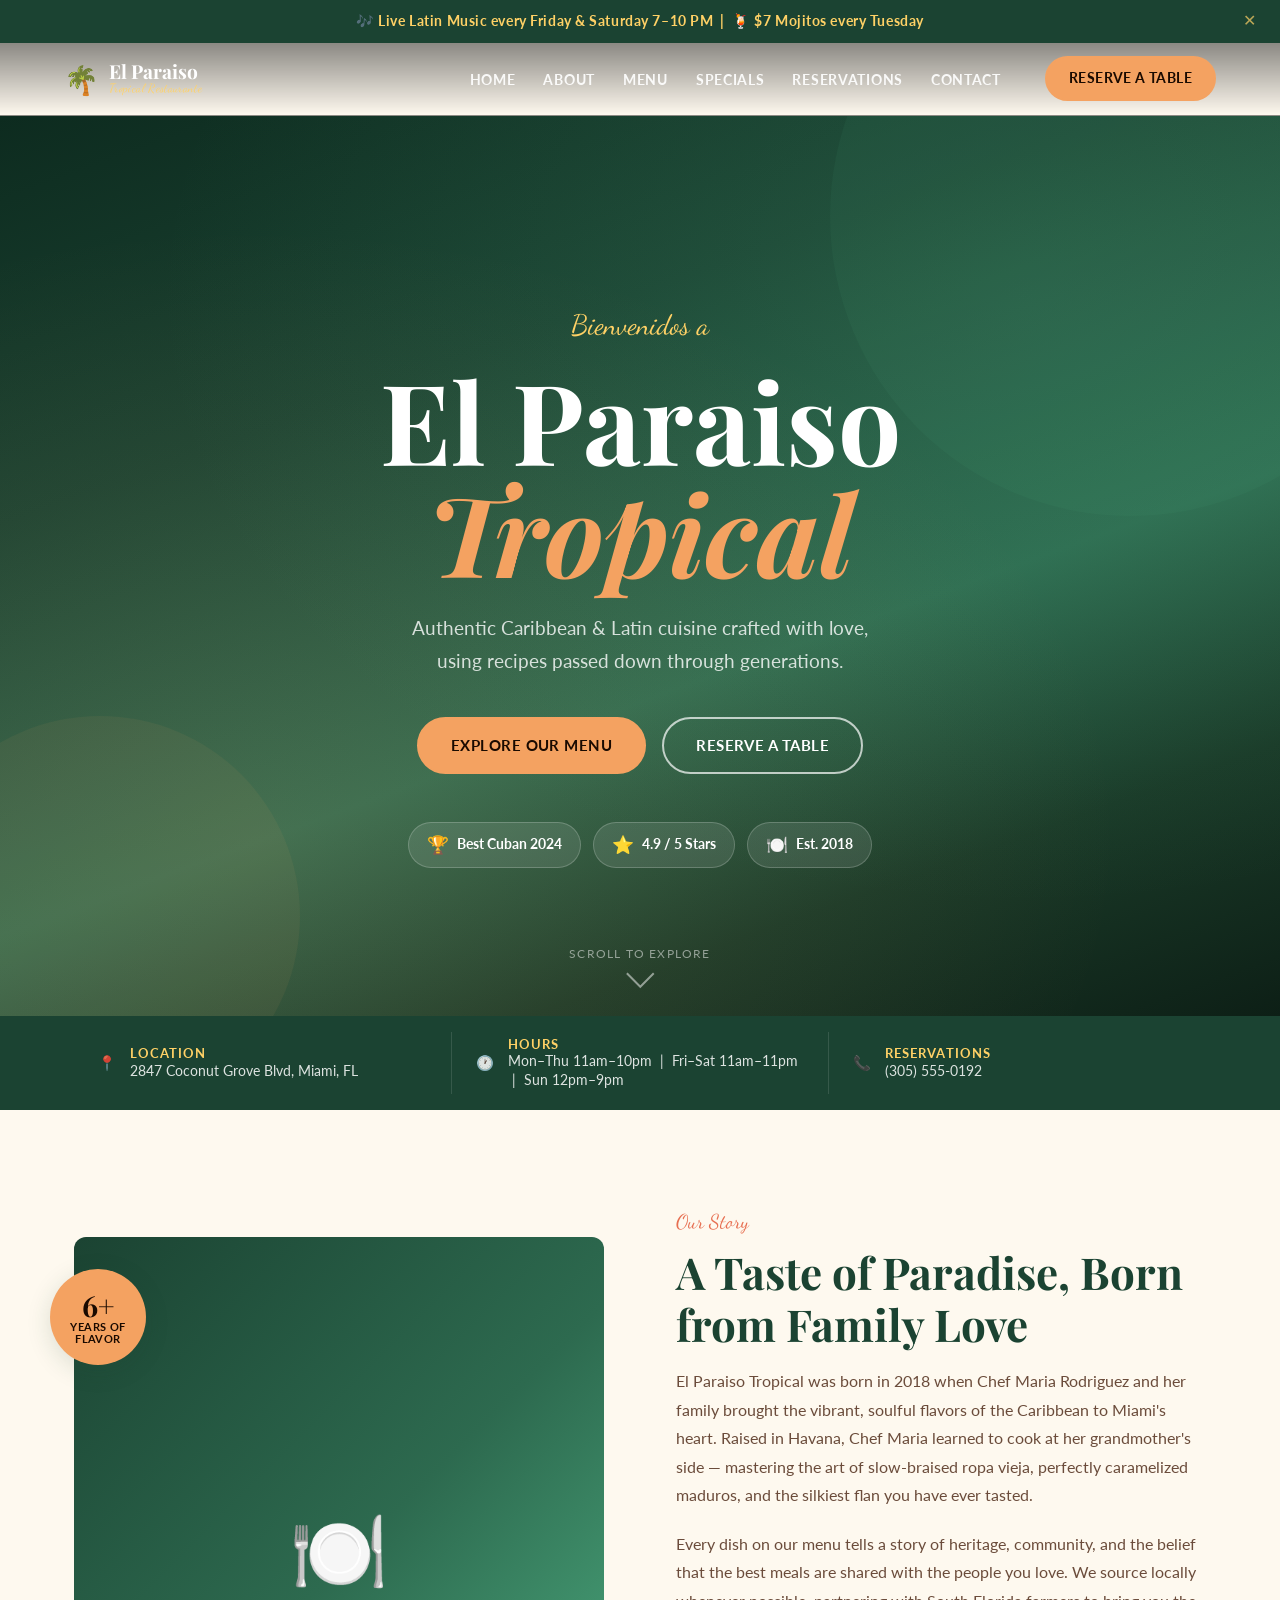
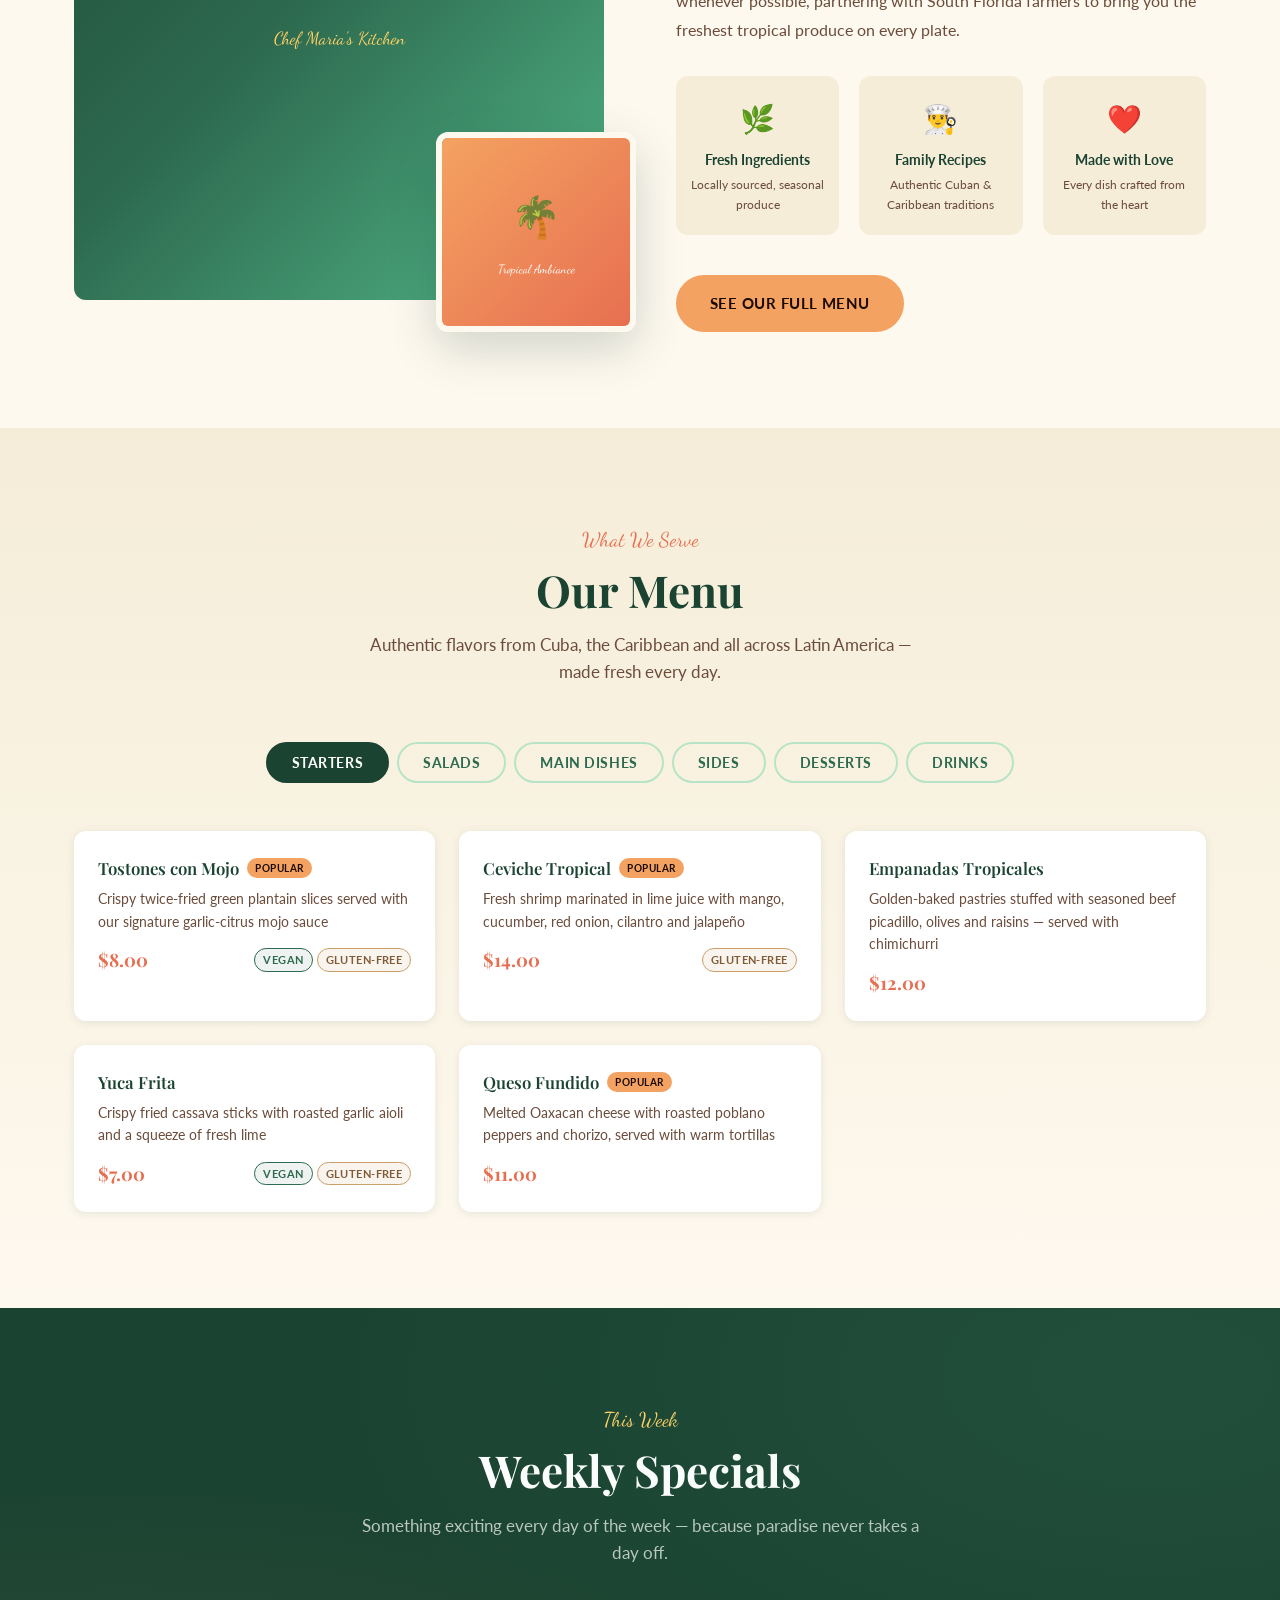
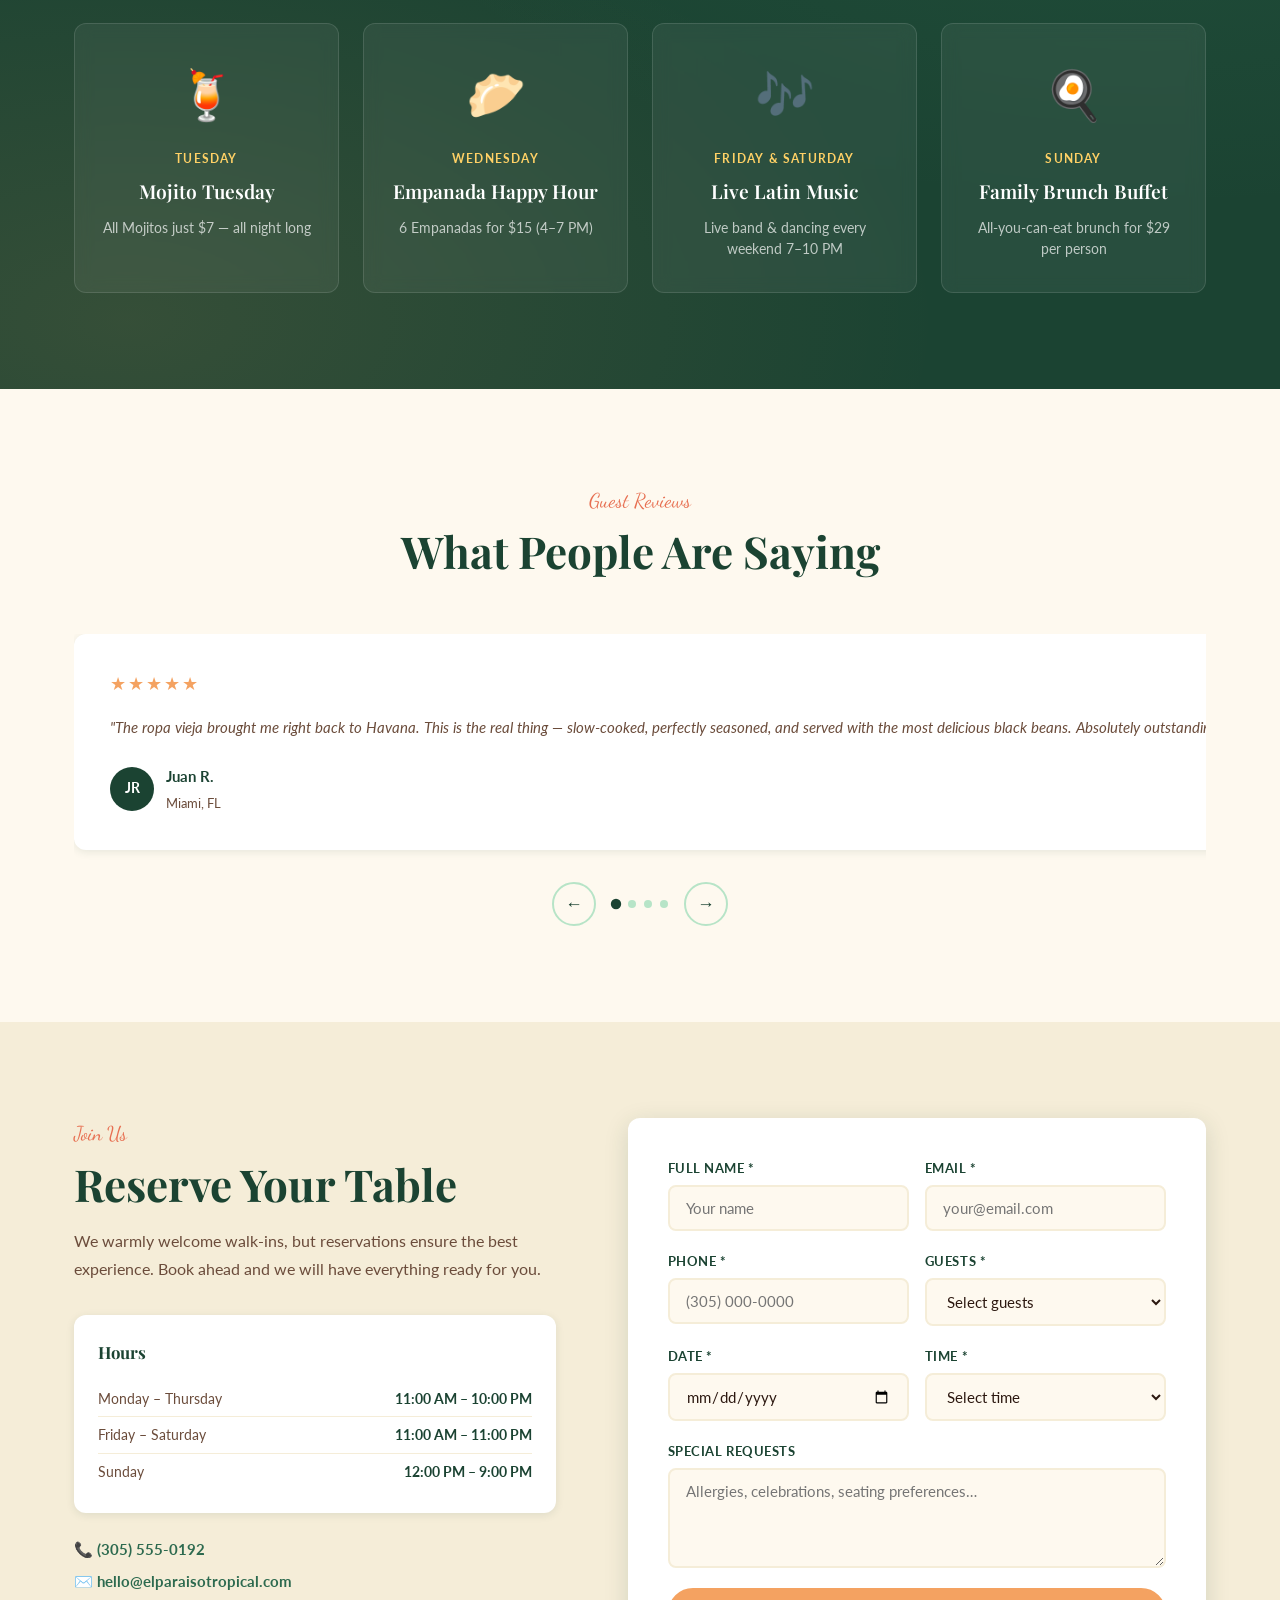
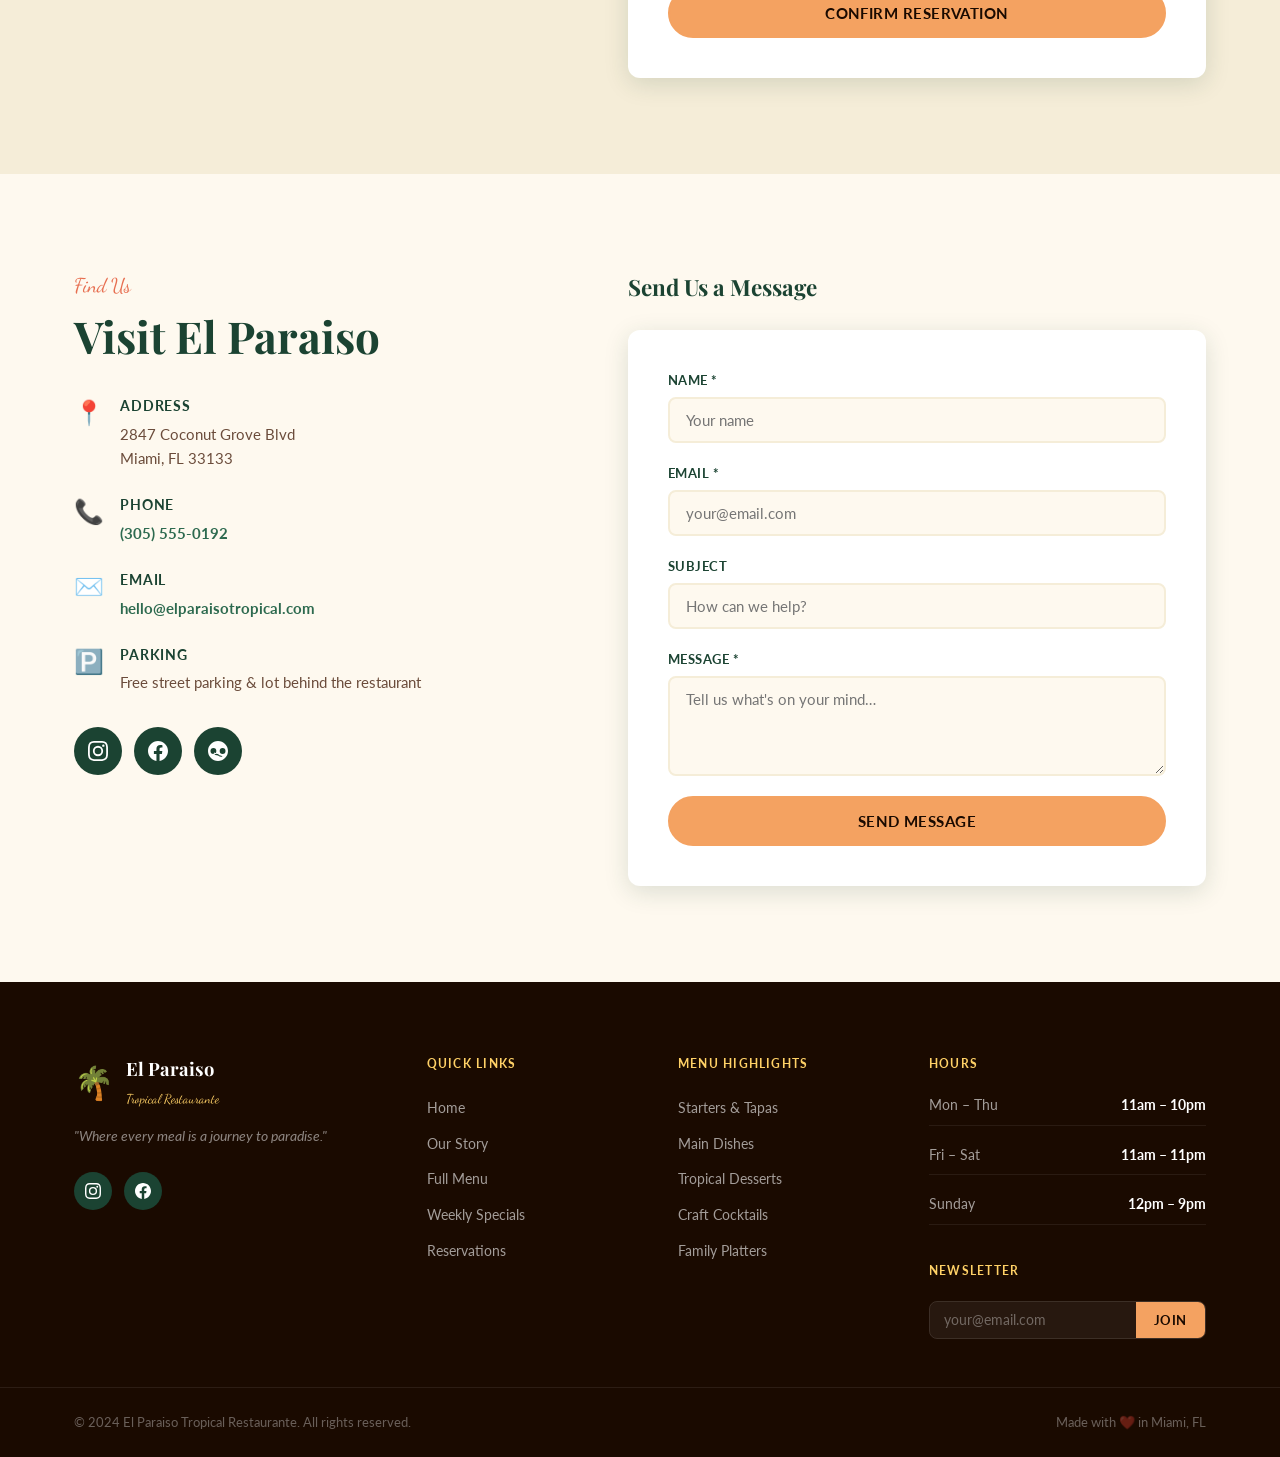
==== index.html @ 3b58f2fe "Add static index.html for GitHub Pages + embed menu data in JS - Root index.html uses relative paths" ====
<!DOCTYPE html>
<html lang="en">
<head>
  <meta charset="UTF-8" />
  <meta name="viewport" content="width=device-width, initial-scale=1.0" />
  <title>El Paraiso Tropical Restaurante</title>
  <link rel="preconnect" href="https://fonts.googleapis.com" />
  <link rel="preconnect" href="https://fonts.gstatic.com" crossorigin />
  <link href="https://fonts.googleapis.com/css2?family=Playfair+Display:ital,wght@0,400;0,600;0,700;1,400;1,600&family=Lato:wght@300;400;700&family=Dancing+Script:wght@500;700&display=swap" rel="stylesheet" />
  <link rel="stylesheet" href="static/css/style.css" />
</head>
<body>

  <!-- Announcement Bar -->
  <div class="announcement-bar">
    <span>🎶 Live Latin Music every Friday &amp; Saturday 7–10 PM &nbsp;|&nbsp; 🍹 $7 Mojitos every Tuesday</span>
    <button class="ann-close" aria-label="Close announcement" onclick="this.parentElement.style.display='none'">✕</button>
  </div>

  <!-- Navigation -->
  <nav class="navbar" id="navbar">
    <div class="nav-container">
      <a href="#home" class="nav-logo">
        <span class="logo-icon">🌴</span>
        <div class="logo-text">
          <span class="logo-main">El Paraiso</span>
          <span class="logo-sub">Tropical Restaurante</span>
        </div>
      </a>
      <button class="nav-toggle" id="navToggle" aria-label="Toggle navigation">
        <span></span><span></span><span></span>
      </button>
      <ul class="nav-links" id="navLinks">
        <li><a href="#home" class="nav-link">Home</a></li>
        <li><a href="#about" class="nav-link">About</a></li>
        <li><a href="#menu" class="nav-link">Menu</a></li>
        <li><a href="#specials" class="nav-link">Specials</a></li>
        <li><a href="#reservations" class="nav-link">Reservations</a></li>
        <li><a href="#contact" class="nav-link">Contact</a></li>
      </ul>
      <a href="#reservations" class="btn btn-nav">Reserve a Table</a>
    </div>
  </nav>

  <!-- Hero Section -->
  <section id="home" class="hero">
    <div class="hero-overlay"></div>
    <div class="hero-leaves"></div>
    <div class="hero-content">
      <p class="hero-tagline">Bienvenidos a</p>
      <h1 class="hero-title">El Paraiso<br /><em>Tropical</em></h1>
      <p class="hero-subtitle">Authentic Caribbean &amp; Latin cuisine crafted with love,<br />using recipes passed down through generations.</p>
      <div class="hero-actions">
        <a href="#menu" class="btn btn-primary">Explore Our Menu</a>
        <a href="#reservations" class="btn btn-outline">Reserve a Table</a>
      </div>
      <div class="hero-badges">
        <div class="badge"><span>🏆</span> Best Cuban 2024</div>
        <div class="badge"><span>⭐</span> 4.9 / 5 Stars</div>
        <div class="badge"><span>🍽️</span> Est. 2018</div>
      </div>
    </div>
    <div class="hero-scroll-hint">
      <span>Scroll to explore</span>
      <div class="scroll-arrow"></div>
    </div>
  </section>

  <!-- Quick Info Strip -->
  <div class="info-strip">
    <div class="info-strip-inner">
      <div class="info-item">
        <span class="info-icon">📍</span>
        <div>
          <strong>Location</strong>
          <span>2847 Coconut Grove Blvd, Miami, FL</span>
        </div>
      </div>
      <div class="info-divider"></div>
      <div class="info-item">
        <span class="info-icon">🕐</span>
        <div>
          <strong>Hours</strong>
          <span>Mon–Thu 11am–10pm &nbsp;|&nbsp; Fri–Sat 11am–11pm &nbsp;|&nbsp; Sun 12pm–9pm</span>
        </div>
      </div>
      <div class="info-divider"></div>
      <div class="info-item">
        <span class="info-icon">📞</span>
        <div>
          <strong>Reservations</strong>
          <span>(305) 555-0192</span>
        </div>
      </div>
    </div>
  </div>

  <!-- About Section -->
  <section id="about" class="about section-pad">
    <div class="container">
      <div class="about-grid">
        <div class="about-image-col reveal">
          <div class="about-img-main">
            <div class="img-placeholder img-food-1">
              <span>🍽️</span>
              <p>Chef Maria's Kitchen</p>
            </div>
          </div>
          <div class="about-img-accent">
            <div class="img-placeholder img-food-2">
              <span>🌴</span>
              <p>Tropical Ambiance</p>
            </div>
          </div>
          <div class="about-years-badge">
            <span class="years-num">6+</span>
            <span class="years-label">Years of<br/>Flavor</span>
          </div>
        </div>
        <div class="about-content reveal">
          <p class="section-label">Our Story</p>
          <h2 class="section-title">A Taste of Paradise, Born from Family Love</h2>
          <p class="about-text">
            El Paraiso Tropical was born in 2018 when Chef Maria Rodriguez and her family brought the vibrant, soulful flavors of the Caribbean to Miami's heart. Raised in Havana, Chef Maria learned to cook at her grandmother's side — mastering the art of slow-braised ropa vieja, perfectly caramelized maduros, and the silkiest flan you have ever tasted.
          </p>
          <p class="about-text">
            Every dish on our menu tells a story of heritage, community, and the belief that the best meals are shared with the people you love. We source locally whenever possible, partnering with South Florida farmers to bring you the freshest tropical produce on every plate.
          </p>
          <div class="about-pillars">
            <div class="pillar">
              <span class="pillar-icon">🌿</span>
              <strong>Fresh Ingredients</strong>
              <p>Locally sourced, seasonal produce</p>
            </div>
            <div class="pillar">
              <span class="pillar-icon">👨‍🍳</span>
              <strong>Family Recipes</strong>
              <p>Authentic Cuban &amp; Caribbean traditions</p>
            </div>
            <div class="pillar">
              <span class="pillar-icon">❤️</span>
              <strong>Made with Love</strong>
              <p>Every dish crafted from the heart</p>
            </div>
          </div>
          <a href="#menu" class="btn btn-primary">See Our Full Menu</a>
        </div>
      </div>
    </div>
  </section>

  <!-- Menu Section -->
  <section id="menu" class="menu-section section-pad">
    <div class="container">
      <div class="section-header reveal">
        <p class="section-label">What We Serve</p>
        <h2 class="section-title">Our Menu</h2>
        <p class="section-desc">Authentic flavors from Cuba, the Caribbean and all across Latin America — made fresh every day.</p>
      </div>
      <div class="menu-tabs reveal" id="menuTabs"></div>
      <div class="menu-grid" id="menuGrid"></div>
      <div class="menu-loading" id="menuLoading">
        <div class="spinner"></div>
        <p>Loading menu…</p>
      </div>
    </div>
  </section>

  <!-- Specials Section -->
  <section id="specials" class="specials-section section-pad">
    <div class="container">
      <div class="section-header reveal">
        <p class="section-label">This Week</p>
        <h2 class="section-title">Weekly Specials</h2>
        <p class="section-desc">Something exciting every day of the week — because paradise never takes a day off.</p>
      </div>
      <div class="specials-grid" id="specialsGrid"></div>
    </div>
  </section>

  <!-- Testimonials -->
  <section class="testimonials section-pad">
    <div class="container">
      <div class="section-header reveal">
        <p class="section-label">Guest Reviews</p>
        <h2 class="section-title">What People Are Saying</h2>
      </div>
      <div class="testimonials-track-wrapper">
        <div class="testimonials-track" id="testimonialsTrack">
          <div class="testimonial-card">
            <div class="stars">★★★★★</div>
            <p class="review-text">"The ropa vieja brought me right back to Havana. This is the real thing — slow-cooked, perfectly seasoned, and served with the most delicious black beans. Absolutely outstanding."</p>
            <div class="reviewer">
              <div class="reviewer-avatar">JR</div>
              <div><strong>Juan R.</strong><span>Miami, FL</span></div>
            </div>
          </div>
          <div class="testimonial-card">
            <div class="stars">★★★★★</div>
            <p class="review-text">"Went for the Friday live music and ended up staying three hours. The piña colada was incredible, the camarones al coco was to die for, and the atmosphere was pure joy. 10/10!"</p>
            <div class="reviewer">
              <div class="reviewer-avatar">SL</div>
              <div><strong>Sofia L.</strong><span>Coral Gables, FL</span></div>
            </div>
          </div>
          <div class="testimonial-card">
            <div class="stars">★★★★★</div>
            <p class="review-text">"Chef Maria came out to greet our table and shared the story behind the flan. That personal touch plus the food quality makes this place truly special. Our new family tradition spot."</p>
            <div class="reviewer">
              <div class="reviewer-avatar">MT</div>
              <div><strong>Marco T.</strong><span>Brickell, FL</span></div>
            </div>
          </div>
          <div class="testimonial-card">
            <div class="stars">★★★★★</div>
            <p class="review-text">"Sunday brunch buffet is a must! The tres leches and churros alone are worth the trip. Brought my whole family — 12 people — and everyone left happy. Will be back every week."</p>
            <div class="reviewer">
              <div class="reviewer-avatar">AP</div>
              <div><strong>Ana P.</strong><span>Kendall, FL</span></div>
            </div>
          </div>
        </div>
        <div class="testimonial-controls">
          <button class="testi-btn" id="testiPrev" aria-label="Previous">&#8592;</button>
          <div class="testi-dots" id="testiDots"></div>
          <button class="testi-btn" id="testiNext" aria-label="Next">&#8594;</button>
        </div>
      </div>
    </div>
  </section>

  <!-- Reservations Section -->
  <section id="reservations" class="reservations-section section-pad">
    <div class="container">
      <div class="reservations-grid">
        <div class="reservations-info reveal">
          <p class="section-label">Join Us</p>
          <h2 class="section-title">Reserve Your Table</h2>
          <p class="res-text">We warmly welcome walk-ins, but reservations ensure the best experience. Book ahead and we will have everything ready for you.</p>
          <div class="res-hours">
            <h4>Hours</h4>
            <table>
              <tr><td>Monday – Thursday</td><td>11:00 AM – 10:00 PM</td></tr>
              <tr><td>Friday – Saturday</td><td>11:00 AM – 11:00 PM</td></tr>
              <tr><td>Sunday</td><td>12:00 PM – 9:00 PM</td></tr>
            </table>
          </div>
          <div class="res-contact">
            <p>📞 <a href="tel:+13055550192">(305) 555-0192</a></p>
            <p>✉️ <a href="mailto:hello@elparaisotropical.com">hello@elparaisotropical.com</a></p>
          </div>
        </div>
        <div class="reservations-form-wrap reveal">
          <form class="res-form" id="reservationForm" novalidate>
            <div class="form-row">
              <div class="form-group">
                <label for="res-name">Full Name *</label>
                <input type="text" id="res-name" name="name" placeholder="Your name" required />
              </div>
              <div class="form-group">
                <label for="res-email">Email *</label>
                <input type="email" id="res-email" name="email" placeholder="your@email.com" required />
              </div>
            </div>
            <div class="form-row">
              <div class="form-group">
                <label for="res-phone">Phone *</label>
                <input type="tel" id="res-phone" name="phone" placeholder="(305) 000-0000" required />
              </div>
              <div class="form-group">
                <label for="res-guests">Guests *</label>
                <select id="res-guests" name="guests" required>
                  <option value="">Select guests</option>
                  <option value="1">1 Guest</option>
                  <option value="2">2 Guests</option>
                  <option value="3">3 Guests</option>
                  <option value="4">4 Guests</option>
                  <option value="5">5 Guests</option>
                  <option value="6">6 Guests</option>
                  <option value="7+">7+ Guests (call us)</option>
                </select>
              </div>
            </div>
            <div class="form-row">
              <div class="form-group">
                <label for="res-date">Date *</label>
                <input type="date" id="res-date" name="date" required />
              </div>
              <div class="form-group">
                <label for="res-time">Time *</label>
                <select id="res-time" name="time" required>
                  <option value="">Select time</option>
                  <option value="11:00">11:00 AM</option>
                  <option value="11:30">11:30 AM</option>
                  <option value="12:00">12:00 PM</option>
                  <option value="12:30">12:30 PM</option>
                  <option value="13:00">1:00 PM</option>
                  <option value="13:30">1:30 PM</option>
                  <option value="14:00">2:00 PM</option>
                  <option value="17:00">5:00 PM</option>
                  <option value="17:30">5:30 PM</option>
                  <option value="18:00">6:00 PM</option>
                  <option value="18:30">6:30 PM</option>
                  <option value="19:00">7:00 PM</option>
                  <option value="19:30">7:30 PM</option>
                  <option value="20:00">8:00 PM</option>
                  <option value="20:30">8:30 PM</option>
                  <option value="21:00">9:00 PM</option>
                </select>
              </div>
            </div>
            <div class="form-group">
              <label for="res-notes">Special Requests</label>
              <textarea id="res-notes" name="notes" rows="3" placeholder="Allergies, celebrations, seating preferences…"></textarea>
            </div>
            <button type="submit" class="btn btn-primary btn-full" id="resSubmitBtn">
              <span class="btn-text">Confirm Reservation</span>
              <span class="btn-loading" style="display:none">Booking…</span>
            </button>
            <div class="form-message" id="resMessage"></div>
          </form>
        </div>
      </div>
    </div>
  </section>

  <!-- Contact Section -->
  <section id="contact" class="contact-section section-pad">
    <div class="container">
      <div class="contact-grid">
        <div class="contact-info reveal">
          <p class="section-label">Find Us</p>
          <h2 class="section-title">Visit El Paraiso</h2>
          <div class="contact-details">
            <div class="contact-item">
              <span class="contact-icon">📍</span>
              <div>
                <strong>Address</strong>
                <p>2847 Coconut Grove Blvd<br />Miami, FL 33133</p>
              </div>
            </div>
            <div class="contact-item">
              <span class="contact-icon">📞</span>
              <div>
                <strong>Phone</strong>
                <p><a href="tel:+13055550192">(305) 555-0192</a></p>
              </div>
            </div>
            <div class="contact-item">
              <span class="contact-icon">✉️</span>
              <div>
                <strong>Email</strong>
                <p><a href="mailto:hello@elparaisotropical.com">hello@elparaisotropical.com</a></p>
              </div>
            </div>
            <div class="contact-item">
              <span class="contact-icon">🅿️</span>
              <div>
                <strong>Parking</strong>
                <p>Free street parking &amp; lot behind the restaurant</p>
              </div>
            </div>
          </div>
          <div class="social-links">
            <a href="#" class="social-btn" aria-label="Instagram">
              <svg viewBox="0 0 24 24" fill="currentColor"><path d="M12 2.163c3.204 0 3.584.012 4.85.07 3.252.148 4.771 1.691 4.919 4.919.058 1.265.069 1.645.069 4.849 0 3.205-.012 3.584-.069 4.849-.149 3.225-1.664 4.771-4.919 4.919-1.266.058-1.644.07-4.85.07-3.204 0-3.584-.012-4.849-.07-3.26-.149-4.771-1.699-4.919-4.92-.058-1.265-.07-1.644-.07-4.849 0-3.204.013-3.583.07-4.849.149-3.227 1.664-4.771 4.919-4.919 1.266-.057 1.645-.069 4.849-.069zM12 0C8.741 0 8.333.014 7.053.072 2.695.272.273 2.69.073 7.052.014 8.333 0 8.741 0 12c0 3.259.014 3.668.072 4.948.2 4.358 2.618 6.78 6.98 6.98C8.333 23.986 8.741 24 12 24c3.259 0 3.668-.014 4.948-.072 4.354-.2 6.782-2.618 6.979-6.98.059-1.28.073-1.689.073-4.948 0-3.259-.014-3.667-.072-4.947-.196-4.354-2.617-6.78-6.979-6.98C15.668.014 15.259 0 12 0zm0 5.838a6.162 6.162 0 100 12.324 6.162 6.162 0 000-12.324zM12 16a4 4 0 110-8 4 4 0 010 8zm6.406-11.845a1.44 1.44 0 100 2.881 1.44 1.44 0 000-2.881z"/></svg>
            </a>
            <a href="#" class="social-btn" aria-label="Facebook">
              <svg viewBox="0 0 24 24" fill="currentColor"><path d="M24 12.073c0-6.627-5.373-12-12-12s-12 5.373-12 12c0 5.99 4.388 10.954 10.125 11.854v-8.385H7.078v-3.47h3.047V9.43c0-3.007 1.792-4.669 4.533-4.669 1.312 0 2.686.235 2.686.235v2.953H15.83c-1.491 0-1.956.925-1.956 1.874v2.25h3.328l-.532 3.47h-2.796v8.385C19.612 23.027 24 18.062 24 12.073z"/></svg>
            </a>
            <a href="#" class="social-btn" aria-label="TripAdvisor">
              <svg viewBox="0 0 24 24" fill="currentColor"><path d="M12 0C5.373 0 0 5.373 0 12s5.373 12 12 12 12-5.373 12-12S18.627 0 12 0zm5.5 8.5a3.5 3.5 0 110 7 3.5 3.5 0 010-7zm-11 0a3.5 3.5 0 110 7 3.5 3.5 0 010-7zm5.5 9a7 7 0 01-5.5-2.7l1.5-1.1A5 5 0 0012 15.5a5 5 0 004 2.2l1.5 1.1A7 7 0 0112 17.5z"/></svg>
            </a>
          </div>
        </div>
        <div class="contact-form-col reveal">
          <h3 class="contact-form-title">Send Us a Message</h3>
          <form class="contact-form" id="contactForm" novalidate>
            <div class="form-group">
              <label for="ct-name">Name *</label>
              <input type="text" id="ct-name" name="name" placeholder="Your name" required />
            </div>
            <div class="form-group">
              <label for="ct-email">Email *</label>
              <input type="email" id="ct-email" name="email" placeholder="your@email.com" required />
            </div>
            <div class="form-group">
              <label for="ct-subject">Subject</label>
              <input type="text" id="ct-subject" name="subject" placeholder="How can we help?" />
            </div>
            <div class="form-group">
              <label for="ct-message">Message *</label>
              <textarea id="ct-message" name="message" rows="4" placeholder="Tell us what's on your mind…" required></textarea>
            </div>
            <button type="submit" class="btn btn-primary btn-full" id="ctSubmitBtn">
              <span class="btn-text">Send Message</span>
              <span class="btn-loading" style="display:none">Sending…</span>
            </button>
            <div class="form-message" id="ctMessage"></div>
          </form>
        </div>
      </div>
    </div>
  </section>

  <!-- Footer -->
  <footer class="footer">
    <div class="footer-top">
      <div class="container footer-grid">
        <div class="footer-brand">
          <div class="footer-logo">
            <span>🌴</span>
            <div>
              <strong>El Paraiso</strong>
              <small>Tropical Restaurante</small>
            </div>
          </div>
          <p class="footer-tagline">"Where every meal is a journey to paradise."</p>
          <div class="social-links">
            <a href="#" class="social-btn social-btn-sm" aria-label="Instagram">
              <svg viewBox="0 0 24 24" fill="currentColor"><path d="M12 2.163c3.204 0 3.584.012 4.85.07 3.252.148 4.771 1.691 4.919 4.919.058 1.265.069 1.645.069 4.849 0 3.205-.012 3.584-.069 4.849-.149 3.225-1.664 4.771-4.919 4.919-1.266.058-1.644.07-4.85.07-3.204 0-3.584-.012-4.849-.07-3.26-.149-4.771-1.699-4.919-4.92-.058-1.265-.07-1.644-.07-4.849 0-3.204.013-3.583.07-4.849.149-3.227 1.664-4.771 4.919-4.919 1.266-.057 1.645-.069 4.849-.069zM12 0C8.741 0 8.333.014 7.053.072 2.695.272.273 2.69.073 7.052.014 8.333 0 8.741 0 12c0 3.259.014 3.668.072 4.948.2 4.358 2.618 6.78 6.98 6.98C8.333 23.986 8.741 24 12 24c3.259 0 3.668-.014 4.948-.072 4.354-.2 6.782-2.618 6.979-6.98.059-1.28.073-1.689.073-4.948 0-3.259-.014-3.667-.072-4.947-.196-4.354-2.617-6.78-6.979-6.98C15.668.014 15.259 0 12 0zm0 5.838a6.162 6.162 0 100 12.324 6.162 6.162 0 000-12.324zM12 16a4 4 0 110-8 4 4 0 010 8zm6.406-11.845a1.44 1.44 0 100 2.881 1.44 1.44 0 000-2.881z"/></svg>
            </a>
            <a href="#" class="social-btn social-btn-sm" aria-label="Facebook">
              <svg viewBox="0 0 24 24" fill="currentColor"><path d="M24 12.073c0-6.627-5.373-12-12-12s-12 5.373-12 12c0 5.99 4.388 10.954 10.125 11.854v-8.385H7.078v-3.47h3.047V9.43c0-3.007 1.792-4.669 4.533-4.669 1.312 0 2.686.235 2.686.235v2.953H15.83c-1.491 0-1.956.925-1.956 1.874v2.25h3.328l-.532 3.47h-2.796v8.385C19.612 23.027 24 18.062 24 12.073z"/></svg>
            </a>
          </div>
        </div>
        <div class="footer-col">
          <h4>Quick Links</h4>
          <ul>
            <li><a href="#home">Home</a></li>
            <li><a href="#about">Our Story</a></li>
            <li><a href="#menu">Full Menu</a></li>
            <li><a href="#specials">Weekly Specials</a></li>
            <li><a href="#reservations">Reservations</a></li>
          </ul>
        </div>
        <div class="footer-col">
          <h4>Menu Highlights</h4>
          <ul>
            <li><a href="#menu">Starters &amp; Tapas</a></li>
            <li><a href="#menu">Main Dishes</a></li>
            <li><a href="#menu">Tropical Desserts</a></li>
            <li><a href="#menu">Craft Cocktails</a></li>
            <li><a href="#menu">Family Platters</a></li>
          </ul>
        </div>
        <div class="footer-col">
          <h4>Hours</h4>
          <ul class="hours-list">
            <li><span>Mon – Thu</span><span>11am – 10pm</span></li>
            <li><span>Fri – Sat</span><span>11am – 11pm</span></li>
            <li><span>Sunday</span><span>12pm – 9pm</span></li>
          </ul>
          <div class="newsletter">
            <h4>Newsletter</h4>
            <form class="newsletter-form" onsubmit="handleNewsletter(event)">
              <input type="email" placeholder="your@email.com" required />
              <button type="submit">Join</button>
            </form>
          </div>
        </div>
      </div>
    </div>
    <div class="footer-bottom">
      <div class="container">
        <p>&copy; 2024 El Paraiso Tropical Restaurante. All rights reserved.</p>
        <p>Made with ❤️ in Miami, FL</p>
      </div>
    </div>
  </footer>

  <script src="static/js/main.js"></script>
</body>
</html>
---- static/css/style.css ----
/* =============================================
   El Paraiso Tropical Restaurante — Stylesheet
   ============================================= */

/* --- Variables --- */
:root {
  --green-deep:    #1B4332;
  --green-mid:     #2D6A4F;
  --green-light:   #52B788;
  --green-pale:    #B7E4C7;
  --accent:        #F4A261;
  --accent-dark:   #E76F51;
  --gold:          #FFD166;
  --cream:         #FEF9EF;
  --cream-dark:    #F5EDD8;
  --dark:          #1A0A00;
  --text:          #2C1810;
  --text-light:    #6B4C3B;
  --white:         #FFFFFF;
  --shadow-sm:     0 2px 8px rgba(27,67,50,0.10);
  --shadow-md:     0 6px 24px rgba(27,67,50,0.15);
  --shadow-lg:     0 16px 48px rgba(27,67,50,0.20);
  --radius:        12px;
  --radius-sm:     8px;
  --transition:    0.3s cubic-bezier(0.4, 0, 0.2, 1);
}

/* --- Reset & Base --- */
*, *::before, *::after { box-sizing: border-box; margin: 0; padding: 0; }

html {
  scroll-behavior: smooth;
  font-size: 16px;
}

body {
  font-family: 'Lato', sans-serif;
  color: var(--text);
  background: var(--cream);
  line-height: 1.6;
  overflow-x: hidden;
}

img { max-width: 100%; display: block; }
a { text-decoration: none; color: inherit; }
ul { list-style: none; }

.container {
  max-width: 1180px;
  margin: 0 auto;
  padding: 0 24px;
}

.section-pad { padding: 96px 0; }

/* --- Buttons --- */
.btn {
  display: inline-flex;
  align-items: center;
  justify-content: center;
  gap: 8px;
  padding: 14px 32px;
  border-radius: 50px;
  font-family: 'Lato', sans-serif;
  font-weight: 700;
  font-size: 0.95rem;
  letter-spacing: 0.03em;
  cursor: pointer;
  border: 2px solid transparent;
  transition: all var(--transition);
  text-transform: uppercase;
}

.btn-primary {
  background: var(--accent);
  color: var(--dark);
  border-color: var(--accent);
}
.btn-primary:hover {
  background: var(--accent-dark);
  border-color: var(--accent-dark);
  transform: translateY(-2px);
  box-shadow: 0 8px 24px rgba(244,162,97,0.4);
}

.btn-outline {
  background: transparent;
  color: var(--white);
  border-color: rgba(255,255,255,0.7);
}
.btn-outline:hover {
  background: var(--white);
  color: var(--green-deep);
  border-color: var(--white);
  transform: translateY(-2px);
}

.btn-nav {
  background: var(--accent);
  color: var(--dark);
  border-color: var(--accent);
  padding: 10px 22px;
  font-size: 0.85rem;
}
.btn-nav:hover {
  background: var(--accent-dark);
  border-color: var(--accent-dark);
}

.btn-full { width: 100%; }

/* --- Section Header --- */
.section-label {
  font-family: 'Dancing Script', cursive;
  font-size: 1.25rem;
  color: var(--accent-dark);
  display: block;
  margin-bottom: 8px;
}

.section-title {
  font-family: 'Playfair Display', serif;
  font-size: clamp(2rem, 4vw, 2.75rem);
  font-weight: 700;
  color: var(--green-deep);
  line-height: 1.2;
  margin-bottom: 16px;
}

.section-desc {
  font-size: 1.05rem;
  color: var(--text-light);
  max-width: 580px;
  margin: 0 auto;
}

.section-header {
  text-align: center;
  margin-bottom: 56px;
}

/* --- Scroll Reveal --- */
.reveal {
  opacity: 0;
  transform: translateY(32px);
  transition: opacity 0.7s ease, transform 0.7s ease;
}
.reveal.visible {
  opacity: 1;
  transform: none;
}

/* =============================================
   ANNOUNCEMENT BAR
   ============================================= */
.announcement-bar {
  background: var(--green-deep);
  color: var(--gold);
  text-align: center;
  padding: 10px 48px;
  font-size: 0.88rem;
  font-weight: 700;
  letter-spacing: 0.04em;
  position: relative;
  z-index: 1000;
}

.ann-close {
  position: absolute;
  right: 16px;
  top: 50%;
  transform: translateY(-50%);
  background: none;
  border: none;
  color: var(--gold);
  cursor: pointer;
  font-size: 1rem;
  line-height: 1;
  padding: 4px 8px;
  opacity: 0.7;
  transition: opacity var(--transition);
}
.ann-close:hover { opacity: 1; }

/* =============================================
   NAVIGATION
   ============================================= */
.navbar {
  position: sticky;
  top: 0;
  z-index: 999;
  background: rgba(27, 67, 50, 0.0);
  backdrop-filter: blur(0px);
  border-bottom: 1px solid transparent;
  transition: all 0.4s ease;
}

.navbar.scrolled {
  background: rgba(27, 67, 50, 0.97);
  backdrop-filter: blur(12px);
  border-bottom-color: rgba(82, 183, 136, 0.2);
  box-shadow: var(--shadow-md);
}

/* When navbar is at very top (hero is visible), make it transparent with lighter links */
.navbar:not(.scrolled) {
  background: linear-gradient(to bottom, rgba(0,0,0,0.45), transparent);
}

.nav-container {
  max-width: 1200px;
  margin: 0 auto;
  padding: 0 24px;
  display: flex;
  align-items: center;
  gap: 32px;
  height: 72px;
}

.nav-logo {
  display: flex;
  align-items: center;
  gap: 10px;
  flex-shrink: 0;
}

.logo-icon {
  font-size: 1.75rem;
  line-height: 1;
}

.logo-text {
  display: flex;
  flex-direction: column;
  line-height: 1.1;
}

.logo-main {
  font-family: 'Playfair Display', serif;
  font-weight: 700;
  font-size: 1.2rem;
  color: var(--white);
}

.logo-sub {
  font-family: 'Dancing Script', cursive;
  font-size: 0.75rem;
  color: var(--gold);
  letter-spacing: 0.03em;
}

.nav-links {
  display: flex;
  gap: 4px;
  margin-left: auto;
}

.nav-link {
  color: rgba(255,255,255,0.9);
  font-weight: 700;
  font-size: 0.88rem;
  letter-spacing: 0.05em;
  text-transform: uppercase;
  padding: 8px 12px;
  border-radius: var(--radius-sm);
  transition: all var(--transition);
  position: relative;
}

.nav-link::after {
  content: '';
  position: absolute;
  bottom: 4px;
  left: 50%;
  transform: translateX(-50%);
  width: 0;
  height: 2px;
  background: var(--accent);
  border-radius: 2px;
  transition: width var(--transition);
}

.nav-link:hover { color: var(--accent); }
.nav-link:hover::after { width: calc(100% - 24px); }

.nav-toggle {
  display: none;
  flex-direction: column;
  gap: 5px;
  background: none;
  border: none;
  cursor: pointer;
  padding: 6px;
  margin-left: auto;
}

.nav-toggle span {
  display: block;
  width: 24px;
  height: 2px;
  background: var(--white);
  border-radius: 2px;
  transition: all var(--transition);
}

/* =============================================
   HERO
   ============================================= */
.hero {
  min-height: 100vh;
  display: flex;
  align-items: center;
  justify-content: center;
  position: relative;
  overflow: hidden;
  background:
    linear-gradient(160deg,
      #0d2b1f 0%,
      #1B4332 30%,
      #2D6A4F 60%,
      #1a3a28 80%,
      #0d1f16 100%);
}

.hero-overlay {
  position: absolute;
  inset: 0;
  background:
    radial-gradient(ellipse at 20% 80%, rgba(244,162,97,0.12) 0%, transparent 60%),
    radial-gradient(ellipse at 80% 20%, rgba(82,183,136,0.15) 0%, transparent 60%);
  pointer-events: none;
}

/* Decorative tropical leaf shapes */
.hero-leaves {
  position: absolute;
  inset: 0;
  pointer-events: none;
  overflow: hidden;
}

.hero-leaves::before,
.hero-leaves::after {
  content: '';
  position: absolute;
  border-radius: 50%;
  opacity: 0.06;
}

.hero-leaves::before {
  width: 600px;
  height: 600px;
  background: var(--green-light);
  top: -200px;
  right: -150px;
  animation: float 12s ease-in-out infinite;
}

.hero-leaves::after {
  width: 400px;
  height: 400px;
  background: var(--accent);
  bottom: -100px;
  left: -100px;
  animation: float 16s ease-in-out infinite reverse;
}

@keyframes float {
  0%, 100% { transform: translate(0, 0) rotate(0deg); }
  33% { transform: translate(20px, -20px) rotate(5deg); }
  66% { transform: translate(-10px, 15px) rotate(-3deg); }
}

.hero-content {
  position: relative;
  z-index: 2;
  text-align: center;
  padding: 120px 24px 80px;
  max-width: 820px;
}

.hero-tagline {
  font-family: 'Dancing Script', cursive;
  font-size: clamp(1.25rem, 3vw, 1.75rem);
  color: var(--gold);
  margin-bottom: 16px;
  animation: fadeInDown 0.8s ease both;
}

.hero-title {
  font-family: 'Playfair Display', serif;
  font-size: clamp(3.5rem, 10vw, 7rem);
  font-weight: 700;
  color: var(--white);
  line-height: 1;
  margin-bottom: 24px;
  animation: fadeInDown 0.9s ease 0.1s both;
}

.hero-title em {
  font-style: italic;
  color: var(--accent);
  display: block;
}

.hero-subtitle {
  font-size: clamp(1rem, 2.5vw, 1.2rem);
  color: rgba(255,255,255,0.80);
  line-height: 1.7;
  margin-bottom: 40px;
  animation: fadeInDown 1s ease 0.2s both;
}

.hero-actions {
  display: flex;
  gap: 16px;
  justify-content: center;
  flex-wrap: wrap;
  margin-bottom: 48px;
  animation: fadeInUp 1s ease 0.35s both;
}

.hero-badges {
  display: flex;
  gap: 12px;
  justify-content: center;
  flex-wrap: wrap;
  animation: fadeInUp 1s ease 0.45s both;
}

.badge {
  display: inline-flex;
  align-items: center;
  gap: 8px;
  background: rgba(255,255,255,0.10);
  border: 1px solid rgba(255,255,255,0.20);
  backdrop-filter: blur(8px);
  color: var(--white);
  padding: 8px 18px;
  border-radius: 50px;
  font-size: 0.85rem;
  font-weight: 700;
}

.badge span { font-size: 1.1rem; }

.hero-scroll-hint {
  position: absolute;
  bottom: 32px;
  left: 50%;
  transform: translateX(-50%);
  display: flex;
  flex-direction: column;
  align-items: center;
  gap: 8px;
  color: rgba(255,255,255,0.5);
  font-size: 0.75rem;
  letter-spacing: 0.1em;
  text-transform: uppercase;
  animation: pulse 2s ease-in-out infinite;
}

.scroll-arrow {
  width: 20px;
  height: 20px;
  border-right: 2px solid rgba(255,255,255,0.5);
  border-bottom: 2px solid rgba(255,255,255,0.5);
  transform: rotate(45deg);
  margin-top: -8px;
}

@keyframes pulse { 0%,100%{opacity:0.5} 50%{opacity:1} }
@keyframes fadeInDown { from{opacity:0;transform:translateY(-24px)} to{opacity:1;transform:none} }
@keyframes fadeInUp   { from{opacity:0;transform:translateY(24px)}  to{opacity:1;transform:none} }

/* =============================================
   INFO STRIP
   ============================================= */
.info-strip {
  background: var(--green-deep);
  padding: 0;
  overflow: hidden;
}

.info-strip-inner {
  max-width: 1180px;
  margin: 0 auto;
  padding: 0 24px;
  display: flex;
  align-items: stretch;
  min-height: 80px;
}

.info-item {
  display: flex;
  align-items: center;
  gap: 14px;
  padding: 20px 24px;
  flex: 1;
  min-width: 0;
}

.info-icon {
  font-size: 1.5rem;
  flex-shrink: 0;
}

.info-item div {
  display: flex;
  flex-direction: column;
  line-height: 1.3;
}

.info-item strong {
  color: var(--gold);
  font-size: 0.8rem;
  letter-spacing: 0.08em;
  text-transform: uppercase;
  font-weight: 700;
}

.info-item span {
  color: rgba(255,255,255,0.85);
  font-size: 0.9rem;
}

.info-divider {
  width: 1px;
  background: rgba(255,255,255,0.12);
  margin: 16px 0;
  flex-shrink: 0;
}

/* =============================================
   ABOUT
   ============================================= */
.about { background: var(--cream); }

.about-grid {
  display: grid;
  grid-template-columns: 1fr 1fr;
  gap: 72px;
  align-items: center;
}

.about-image-col {
  position: relative;
}

.about-img-main {
  border-radius: var(--radius);
  overflow: hidden;
  aspect-ratio: 4/5;
}

.about-img-accent {
  position: absolute;
  bottom: -32px;
  right: -32px;
  width: 200px;
  height: 200px;
  border-radius: var(--radius);
  overflow: hidden;
  border: 6px solid var(--cream);
  box-shadow: var(--shadow-lg);
}

.img-placeholder {
  width: 100%;
  height: 100%;
  display: flex;
  flex-direction: column;
  align-items: center;
  justify-content: center;
  gap: 12px;
  font-size: 4rem;
}

.img-food-1 {
  background: linear-gradient(135deg, #1B4332 0%, #2D6A4F 50%, #52B788 100%);
  color: white;
  font-size: 5rem;
}

.img-food-1 p {
  font-family: 'Dancing Script', cursive;
  font-size: 1.1rem;
  color: var(--gold);
  text-align: center;
  padding: 0 16px;
}

.img-food-2 {
  background: linear-gradient(135deg, #F4A261 0%, #E76F51 100%);
  font-size: 2.5rem;
}

.img-food-2 p {
  font-family: 'Dancing Script', cursive;
  font-size: 0.75rem;
  color: white;
  text-align: center;
}

.about-years-badge {
  position: absolute;
  top: 32px;
  left: -24px;
  background: var(--accent);
  color: var(--dark);
  width: 96px;
  height: 96px;
  border-radius: 50%;
  display: flex;
  flex-direction: column;
  align-items: center;
  justify-content: center;
  text-align: center;
  box-shadow: var(--shadow-md);
  line-height: 1.1;
}

.years-num {
  font-family: 'Playfair Display', serif;
  font-size: 1.8rem;
  font-weight: 700;
  display: block;
}

.years-label {
  font-size: 0.68rem;
  font-weight: 700;
  text-transform: uppercase;
  letter-spacing: 0.04em;
}

.about-content .section-title { text-align: left; }
.about-content .section-label { text-align: left; }

.about-text {
  color: var(--text-light);
  margin-bottom: 20px;
  font-size: 1.02rem;
  line-height: 1.75;
}

.about-pillars {
  display: grid;
  grid-template-columns: repeat(3, 1fr);
  gap: 20px;
  margin: 32px 0 40px;
}

.pillar {
  text-align: center;
  padding: 20px 12px;
  background: var(--cream-dark);
  border-radius: var(--radius);
  transition: transform var(--transition), box-shadow var(--transition);
}

.pillar:hover {
  transform: translateY(-4px);
  box-shadow: var(--shadow-sm);
}

.pillar-icon { font-size: 1.75rem; display: block; margin-bottom: 8px; }
.pillar strong { display: block; font-size: 0.88rem; color: var(--green-deep); margin-bottom: 4px; }
.pillar p { font-size: 0.78rem; color: var(--text-light); }

/* =============================================
   MENU
   ============================================= */
.menu-section {
  background: linear-gradient(180deg, var(--cream-dark) 0%, var(--cream) 100%);
}

.menu-tabs {
  display: flex;
  gap: 8px;
  justify-content: center;
  flex-wrap: wrap;
  margin-bottom: 48px;
}

.menu-tab {
  padding: 10px 24px;
  border-radius: 50px;
  border: 2px solid var(--green-pale);
  background: transparent;
  color: var(--green-mid);
  font-family: 'Lato', sans-serif;
  font-weight: 700;
  font-size: 0.88rem;
  letter-spacing: 0.04em;
  cursor: pointer;
  transition: all var(--transition);
  text-transform: uppercase;
}

.menu-tab:hover {
  border-color: var(--green-light);
  background: rgba(82,183,136,0.08);
}

.menu-tab.active {
  background: var(--green-deep);
  border-color: var(--green-deep);
  color: var(--white);
}

.menu-grid {
  display: grid;
  grid-template-columns: repeat(auto-fill, minmax(320px, 1fr));
  gap: 24px;
}

.menu-card {
  background: var(--white);
  border-radius: var(--radius);
  padding: 24px;
  display: flex;
  gap: 16px;
  align-items: flex-start;
  box-shadow: var(--shadow-sm);
  transition: transform var(--transition), box-shadow var(--transition);
  animation: cardFadeIn 0.4s ease both;
}

.menu-card:hover {
  transform: translateY(-4px);
  box-shadow: var(--shadow-md);
}

@keyframes cardFadeIn { from{opacity:0;transform:translateY(12px)} to{opacity:1;transform:none} }

.menu-card-body { flex: 1; min-width: 0; }

.menu-card-name {
  font-family: 'Playfair Display', serif;
  font-size: 1.05rem;
  font-weight: 600;
  color: var(--green-deep);
  margin-bottom: 6px;
  display: flex;
  align-items: center;
  gap: 8px;
}

.menu-popular-badge {
  background: var(--accent);
  color: var(--dark);
  font-family: 'Lato', sans-serif;
  font-size: 0.65rem;
  font-weight: 700;
  letter-spacing: 0.05em;
  text-transform: uppercase;
  padding: 2px 8px;
  border-radius: 50px;
  flex-shrink: 0;
}

.menu-card-desc {
  font-size: 0.88rem;
  color: var(--text-light);
  line-height: 1.6;
  margin-bottom: 12px;
}

.menu-card-footer {
  display: flex;
  align-items: center;
  justify-content: space-between;
}

.menu-card-price {
  font-family: 'Playfair Display', serif;
  font-weight: 700;
  font-size: 1.15rem;
  color: var(--accent-dark);
}

.menu-dietary {
  display: flex;
  gap: 4px;
  flex-wrap: wrap;
}

.dietary-tag {
  font-size: 0.68rem;
  font-weight: 700;
  text-transform: uppercase;
  letter-spacing: 0.04em;
  padding: 2px 8px;
  border-radius: 50px;
  border: 1px solid;
}

.dietary-tag.vegan    { color: #2D6A4F; border-color: #2D6A4F; background: rgba(45,106,79,0.08); }
.dietary-tag.gluten-free { color: #805B36; border-color: #C9A06A; background: rgba(201,160,106,0.12); }

.menu-loading {
  text-align: center;
  padding: 48px;
  color: var(--text-light);
}

.spinner {
  width: 40px;
  height: 40px;
  border: 3px solid var(--green-pale);
  border-top-color: var(--green-mid);
  border-radius: 50%;
  animation: spin 0.8s linear infinite;
  margin: 0 auto 16px;
}

@keyframes spin { to { transform: rotate(360deg); } }

/* =============================================
   SPECIALS
   ============================================= */
.specials-section {
  background: var(--green-deep);
  position: relative;
  overflow: hidden;
}

.specials-section::before {
  content: '';
  position: absolute;
  inset: 0;
  background:
    radial-gradient(ellipse at 10% 90%, rgba(244,162,97,0.12) 0%, transparent 50%),
    radial-gradient(ellipse at 90% 10%, rgba(82,183,136,0.10) 0%, transparent 50%);
  pointer-events: none;
}

.specials-section .section-label { color: var(--gold); }
.specials-section .section-title { color: var(--white); }
.specials-section .section-desc  { color: rgba(255,255,255,0.70); }

.specials-grid {
  display: grid;
  grid-template-columns: repeat(auto-fill, minmax(240px, 1fr));
  gap: 24px;
}

.special-card {
  background: rgba(255,255,255,0.06);
  border: 1px solid rgba(255,255,255,0.12);
  border-radius: var(--radius);
  padding: 32px 24px;
  text-align: center;
  backdrop-filter: blur(8px);
  transition: all var(--transition);
  animation: cardFadeIn 0.4s ease both;
}

.special-card:hover {
  background: rgba(255,255,255,0.12);
  transform: translateY(-6px);
  border-color: rgba(255,255,255,0.25);
}

.special-icon {
  font-size: 3rem;
  display: block;
  margin-bottom: 16px;
}

.special-day {
  font-size: 0.75rem;
  font-weight: 700;
  letter-spacing: 0.1em;
  text-transform: uppercase;
  color: var(--gold);
  margin-bottom: 8px;
}

.special-title {
  font-family: 'Playfair Display', serif;
  font-size: 1.2rem;
  font-weight: 600;
  color: var(--white);
  margin-bottom: 10px;
}

.special-desc {
  font-size: 0.9rem;
  color: rgba(255,255,255,0.70);
  line-height: 1.5;
}

/* =============================================
   TESTIMONIALS
   ============================================= */
.testimonials { background: var(--cream); }

.testimonials-track-wrapper {
  position: relative;
  overflow: hidden;
}

.testimonials-track {
  display: flex;
  gap: 24px;
  transition: transform 0.5s cubic-bezier(0.4,0,0.2,1);
}

.testimonial-card {
  min-width: 340px;
  flex-shrink: 0;
  background: var(--white);
  border-radius: var(--radius);
  padding: 36px;
  box-shadow: var(--shadow-sm);
}

.stars { color: var(--accent); font-size: 1.1rem; margin-bottom: 16px; letter-spacing: 2px; }

.review-text {
  font-style: italic;
  color: var(--text-light);
  line-height: 1.75;
  margin-bottom: 24px;
  font-size: 0.95rem;
}

.reviewer {
  display: flex;
  align-items: center;
  gap: 12px;
}

.reviewer-avatar {
  width: 44px;
  height: 44px;
  border-radius: 50%;
  background: var(--green-deep);
  color: var(--white);
  display: flex;
  align-items: center;
  justify-content: center;
  font-weight: 700;
  font-size: 0.85rem;
  flex-shrink: 0;
}

.reviewer strong { display: block; color: var(--green-deep); font-size: 0.95rem; }
.reviewer span   { color: var(--text-light); font-size: 0.82rem; }

.testimonial-controls {
  display: flex;
  align-items: center;
  justify-content: center;
  gap: 16px;
  margin-top: 32px;
}

.testi-btn {
  width: 44px;
  height: 44px;
  border-radius: 50%;
  border: 2px solid var(--green-pale);
  background: transparent;
  color: var(--green-deep);
  font-size: 1.1rem;
  cursor: pointer;
  transition: all var(--transition);
  display: flex;
  align-items: center;
  justify-content: center;
}

.testi-btn:hover {
  background: var(--green-deep);
  border-color: var(--green-deep);
  color: var(--white);
}

.testi-dots { display: flex; gap: 8px; }

.testi-dot {
  width: 8px;
  height: 8px;
  border-radius: 50%;
  background: var(--green-pale);
  border: none;
  cursor: pointer;
  transition: all var(--transition);
  padding: 0;
}

.testi-dot.active {
  background: var(--green-deep);
  transform: scale(1.3);
}

/* =============================================
   RESERVATIONS
   ============================================= */
.reservations-section {
  background: var(--cream-dark);
}

.reservations-grid {
  display: grid;
  grid-template-columns: 1fr 1.2fr;
  gap: 72px;
  align-items: start;
}

.reservations-info .section-title { text-align: left; }
.reservations-info .section-label { text-align: left; }

.res-text {
  color: var(--text-light);
  margin-bottom: 32px;
  font-size: 1.02rem;
  line-height: 1.7;
}

.res-hours {
  background: var(--white);
  border-radius: var(--radius);
  padding: 24px;
  margin-bottom: 24px;
  box-shadow: var(--shadow-sm);
}

.res-hours h4 {
  font-family: 'Playfair Display', serif;
  color: var(--green-deep);
  margin-bottom: 16px;
  font-size: 1.05rem;
}

.res-hours table { width: 100%; border-collapse: collapse; }

.res-hours td {
  padding: 6px 0;
  font-size: 0.9rem;
  border-bottom: 1px solid var(--cream-dark);
}

.res-hours td:first-child { color: var(--text-light); }
.res-hours td:last-child  { color: var(--green-deep); font-weight: 700; text-align: right; }

.res-hours tr:last-child td { border-bottom: none; }

.res-contact p {
  color: var(--text-light);
  margin-bottom: 8px;
  font-size: 0.95rem;
}

.res-contact a { color: var(--green-mid); font-weight: 700; }
.res-contact a:hover { color: var(--accent-dark); }

/* --- Forms --- */
.res-form, .contact-form {
  background: var(--white);
  border-radius: var(--radius);
  padding: 40px;
  box-shadow: var(--shadow-md);
}

.form-row {
  display: grid;
  grid-template-columns: 1fr 1fr;
  gap: 16px;
}

.form-group {
  display: flex;
  flex-direction: column;
  gap: 6px;
  margin-bottom: 20px;
}

.form-group label {
  font-size: 0.82rem;
  font-weight: 700;
  color: var(--green-deep);
  letter-spacing: 0.04em;
  text-transform: uppercase;
}

.form-group input,
.form-group select,
.form-group textarea {
  width: 100%;
  padding: 12px 16px;
  border: 2px solid var(--cream-dark);
  border-radius: var(--radius-sm);
  font-family: 'Lato', sans-serif;
  font-size: 0.95rem;
  color: var(--text);
  background: var(--cream);
  transition: border-color var(--transition), box-shadow var(--transition);
  outline: none;
}

.form-group input:focus,
.form-group select:focus,
.form-group textarea:focus {
  border-color: var(--green-light);
  box-shadow: 0 0 0 3px rgba(82,183,136,0.15);
  background: var(--white);
}

.form-group textarea { resize: vertical; min-height: 100px; }

.form-message {
  margin-top: 16px;
  padding: 14px 18px;
  border-radius: var(--radius-sm);
  font-size: 0.92rem;
  font-weight: 700;
  display: none;
}

.form-message.success {
  background: rgba(82,183,136,0.15);
  color: #1B4332;
  border: 1px solid rgba(82,183,136,0.4);
  display: block;
}

.form-message.error {
  background: rgba(231,111,81,0.10);
  color: #c0392b;
  border: 1px solid rgba(231,111,81,0.3);
  display: block;
}

/* =============================================
   CONTACT
   ============================================= */
.contact-section { background: var(--cream); }

.contact-grid {
  display: grid;
  grid-template-columns: 1fr 1.2fr;
  gap: 72px;
  align-items: start;
}

.contact-info .section-title { text-align: left; }
.contact-info .section-label { text-align: left; }

.contact-details { margin: 32px 0; }

.contact-item {
  display: flex;
  gap: 16px;
  align-items: flex-start;
  margin-bottom: 24px;
}

.contact-icon { font-size: 1.5rem; flex-shrink: 0; line-height: 1.4; }

.contact-item strong { display: block; color: var(--green-deep); font-size: 0.88rem; text-transform: uppercase; letter-spacing: 0.06em; margin-bottom: 4px; }
.contact-item p { color: var(--text-light); font-size: 0.95rem; line-height: 1.6; }
.contact-item a { color: var(--green-mid); font-weight: 700; }
.contact-item a:hover { color: var(--accent-dark); }

.social-links { display: flex; gap: 12px; margin-top: 8px; }

.social-btn {
  width: 48px;
  height: 48px;
  border-radius: 50%;
  background: var(--green-deep);
  color: var(--white);
  display: flex;
  align-items: center;
  justify-content: center;
  transition: all var(--transition);
}

.social-btn:hover {
  background: var(--accent);
  color: var(--dark);
  transform: translateY(-3px);
  box-shadow: 0 6px 16px rgba(244,162,97,0.4);
}

.social-btn svg { width: 20px; height: 20px; }
.social-btn-sm { width: 38px; height: 38px; }
.social-btn-sm svg { width: 16px; height: 16px; }

.contact-form-title {
  font-family: 'Playfair Display', serif;
  font-size: 1.4rem;
  color: var(--green-deep);
  margin-bottom: 24px;
}

/* =============================================
   FOOTER
   ============================================= */
.footer { background: var(--dark); }

.footer-top { padding: 72px 0 48px; }

.footer-grid {
  display: grid;
  grid-template-columns: 1.5fr 1fr 1fr 1.2fr;
  gap: 48px;
}

.footer-logo {
  display: flex;
  align-items: center;
  gap: 12px;
  margin-bottom: 16px;
}

.footer-logo span { font-size: 2rem; }

.footer-logo strong {
  display: block;
  font-family: 'Playfair Display', serif;
  font-size: 1.15rem;
  color: var(--white);
}

.footer-logo small {
  font-family: 'Dancing Script', cursive;
  font-size: 0.8rem;
  color: var(--gold);
}

.footer-tagline {
  font-style: italic;
  color: rgba(255,255,255,0.50);
  font-size: 0.88rem;
  margin-bottom: 24px;
  line-height: 1.6;
}

.footer-col h4 {
  font-family: 'Lato', sans-serif;
  font-size: 0.78rem;
  font-weight: 700;
  letter-spacing: 0.1em;
  text-transform: uppercase;
  color: var(--gold);
  margin-bottom: 20px;
}

.footer-col ul { display: flex; flex-direction: column; gap: 10px; }

.footer-col ul li a {
  color: rgba(255,255,255,0.60);
  font-size: 0.9rem;
  transition: color var(--transition);
}

.footer-col ul li a:hover { color: var(--accent); }

.hours-list li {
  display: flex;
  justify-content: space-between;
  color: rgba(255,255,255,0.60);
  font-size: 0.88rem;
  padding-bottom: 8px;
  border-bottom: 1px solid rgba(255,255,255,0.07);
  margin-bottom: 8px;
}

.hours-list li span:last-child { color: var(--white); font-weight: 700; }

.newsletter { margin-top: 28px; }

.newsletter-form {
  display: flex;
  gap: 0;
  border-radius: var(--radius-sm);
  overflow: hidden;
  border: 1px solid rgba(255,255,255,0.15);
}

.newsletter-form input {
  flex: 1;
  padding: 10px 14px;
  background: rgba(255,255,255,0.06);
  border: none;
  color: var(--white);
  font-family: 'Lato', sans-serif;
  font-size: 0.85rem;
  outline: none;
}

.newsletter-form input::placeholder { color: rgba(255,255,255,0.35); }

.newsletter-form button {
  padding: 10px 18px;
  background: var(--accent);
  color: var(--dark);
  border: none;
  font-family: 'Lato', sans-serif;
  font-weight: 700;
  font-size: 0.82rem;
  letter-spacing: 0.04em;
  text-transform: uppercase;
  cursor: pointer;
  transition: background var(--transition);
  flex-shrink: 0;
}

.newsletter-form button:hover { background: var(--accent-dark); }

.footer-bottom {
  border-top: 1px solid rgba(255,255,255,0.08);
  padding: 24px 0;
}

.footer-bottom .container {
  display: flex;
  justify-content: space-between;
  align-items: center;
  flex-wrap: wrap;
  gap: 8px;
}

.footer-bottom p { color: rgba(255,255,255,0.35); font-size: 0.82rem; }

/* =============================================
   RESPONSIVE
   ============================================= */
@media (max-width: 1024px) {
  .footer-grid { grid-template-columns: 1fr 1fr; gap: 36px; }
  .about-grid  { gap: 48px; }
  .reservations-grid { gap: 48px; }
  .contact-grid { gap: 48px; }
}

@media (max-width: 768px) {
  .section-pad { padding: 64px 0; }

  .nav-links { display: none; flex-direction: column; position: absolute; top: 100%; left: 0; right: 0; background: rgba(27,67,50,0.98); padding: 16px 24px 24px; gap: 4px; }
  .nav-links.open { display: flex; }
  .nav-toggle { display: flex; }
  .btn-nav { display: none; }

  .about-grid { grid-template-columns: 1fr; gap: 80px; }
  .about-image-col { order: -1; max-width: 420px; margin: 0 auto; }
  .about-img-accent { right: 0; }

  .about-pillars { grid-template-columns: 1fr 1fr; }

  .form-row { grid-template-columns: 1fr; }

  .reservations-grid { grid-template-columns: 1fr; }
  .contact-grid { grid-template-columns: 1fr; }

  .footer-grid { grid-template-columns: 1fr 1fr; }

  .info-strip-inner { flex-direction: column; }
  .info-divider { display: none; }
  .info-item { padding: 12px 16px; }

  .testimonial-card { min-width: calc(100vw - 48px); }
}

@media (max-width: 480px) {
  .hero-actions { flex-direction: column; align-items: center; }
  .hero-badges  { gap: 8px; }
  .badge { font-size: 0.78rem; padding: 6px 14px; }

  .about-pillars { grid-template-columns: 1fr; }

  .footer-grid { grid-template-columns: 1fr; }

  .res-form, .contact-form { padding: 24px 20px; }

  .specials-grid { grid-template-columns: 1fr; }
}
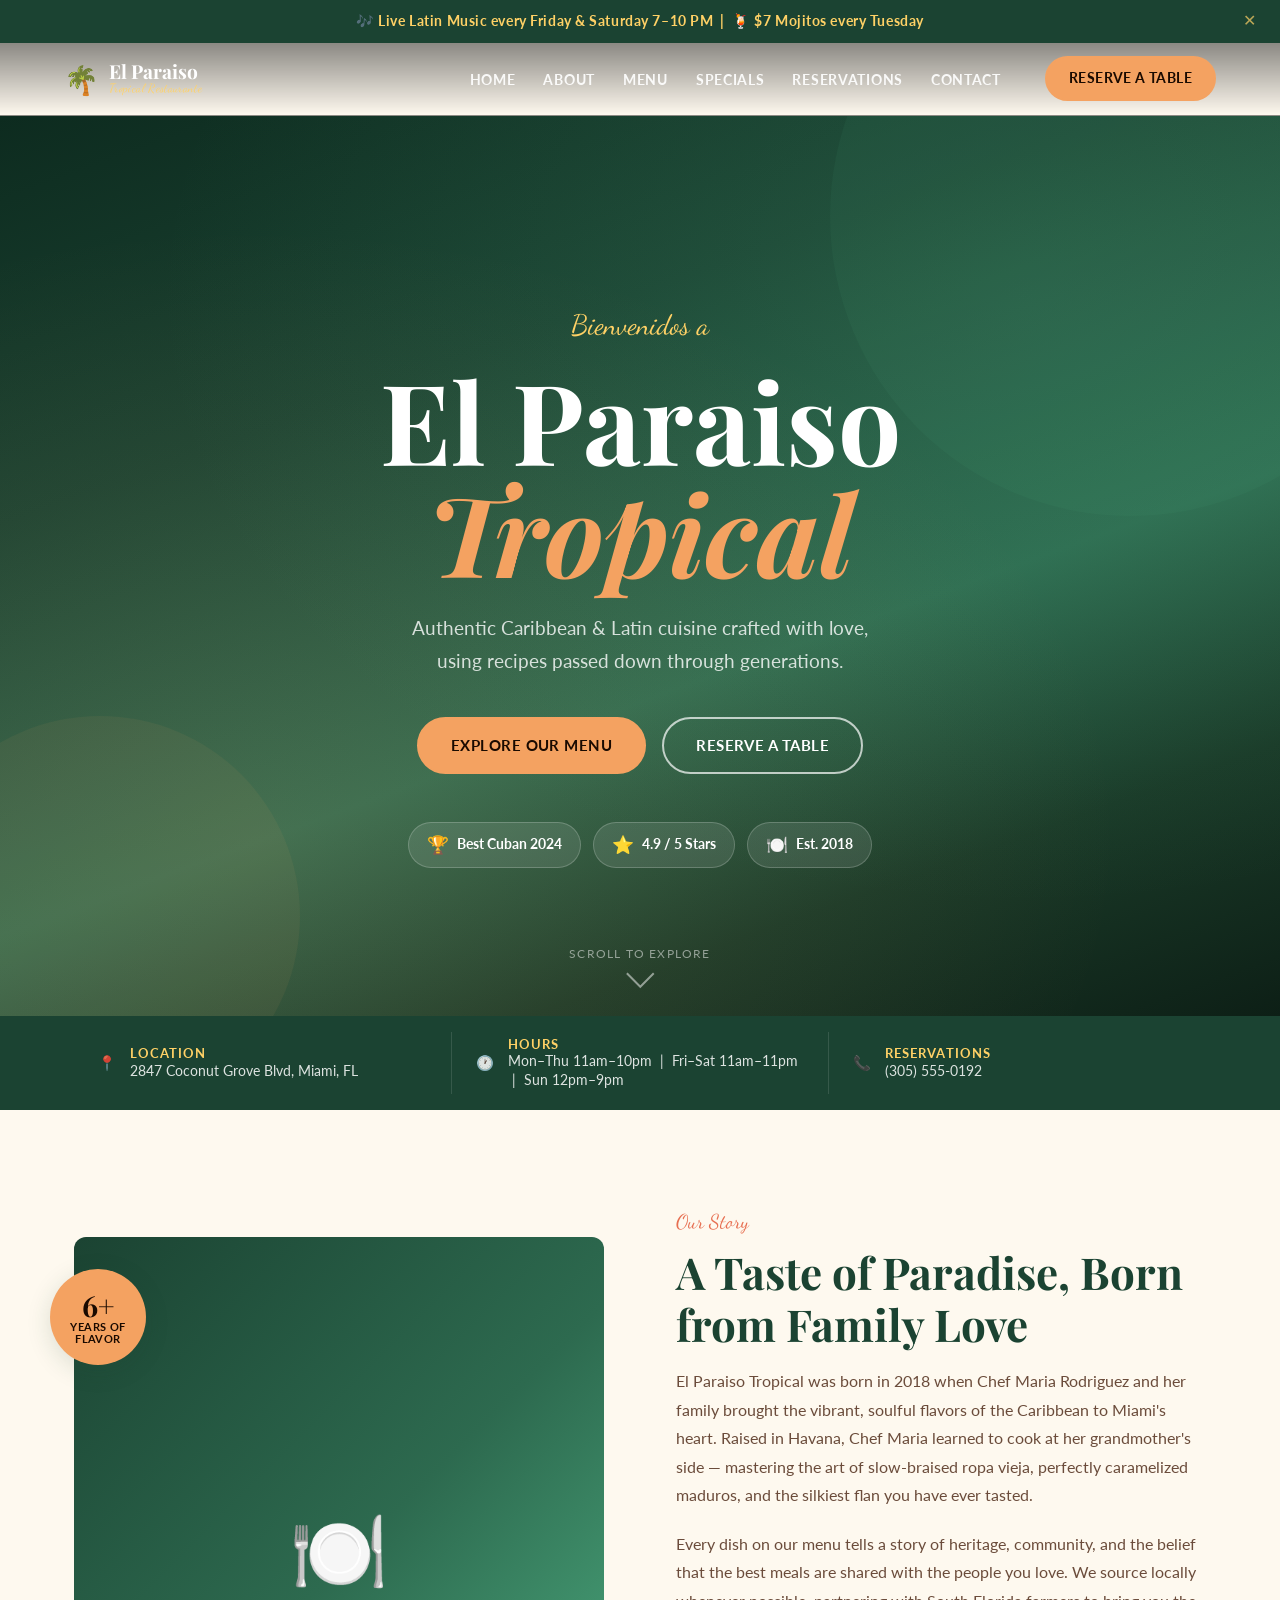
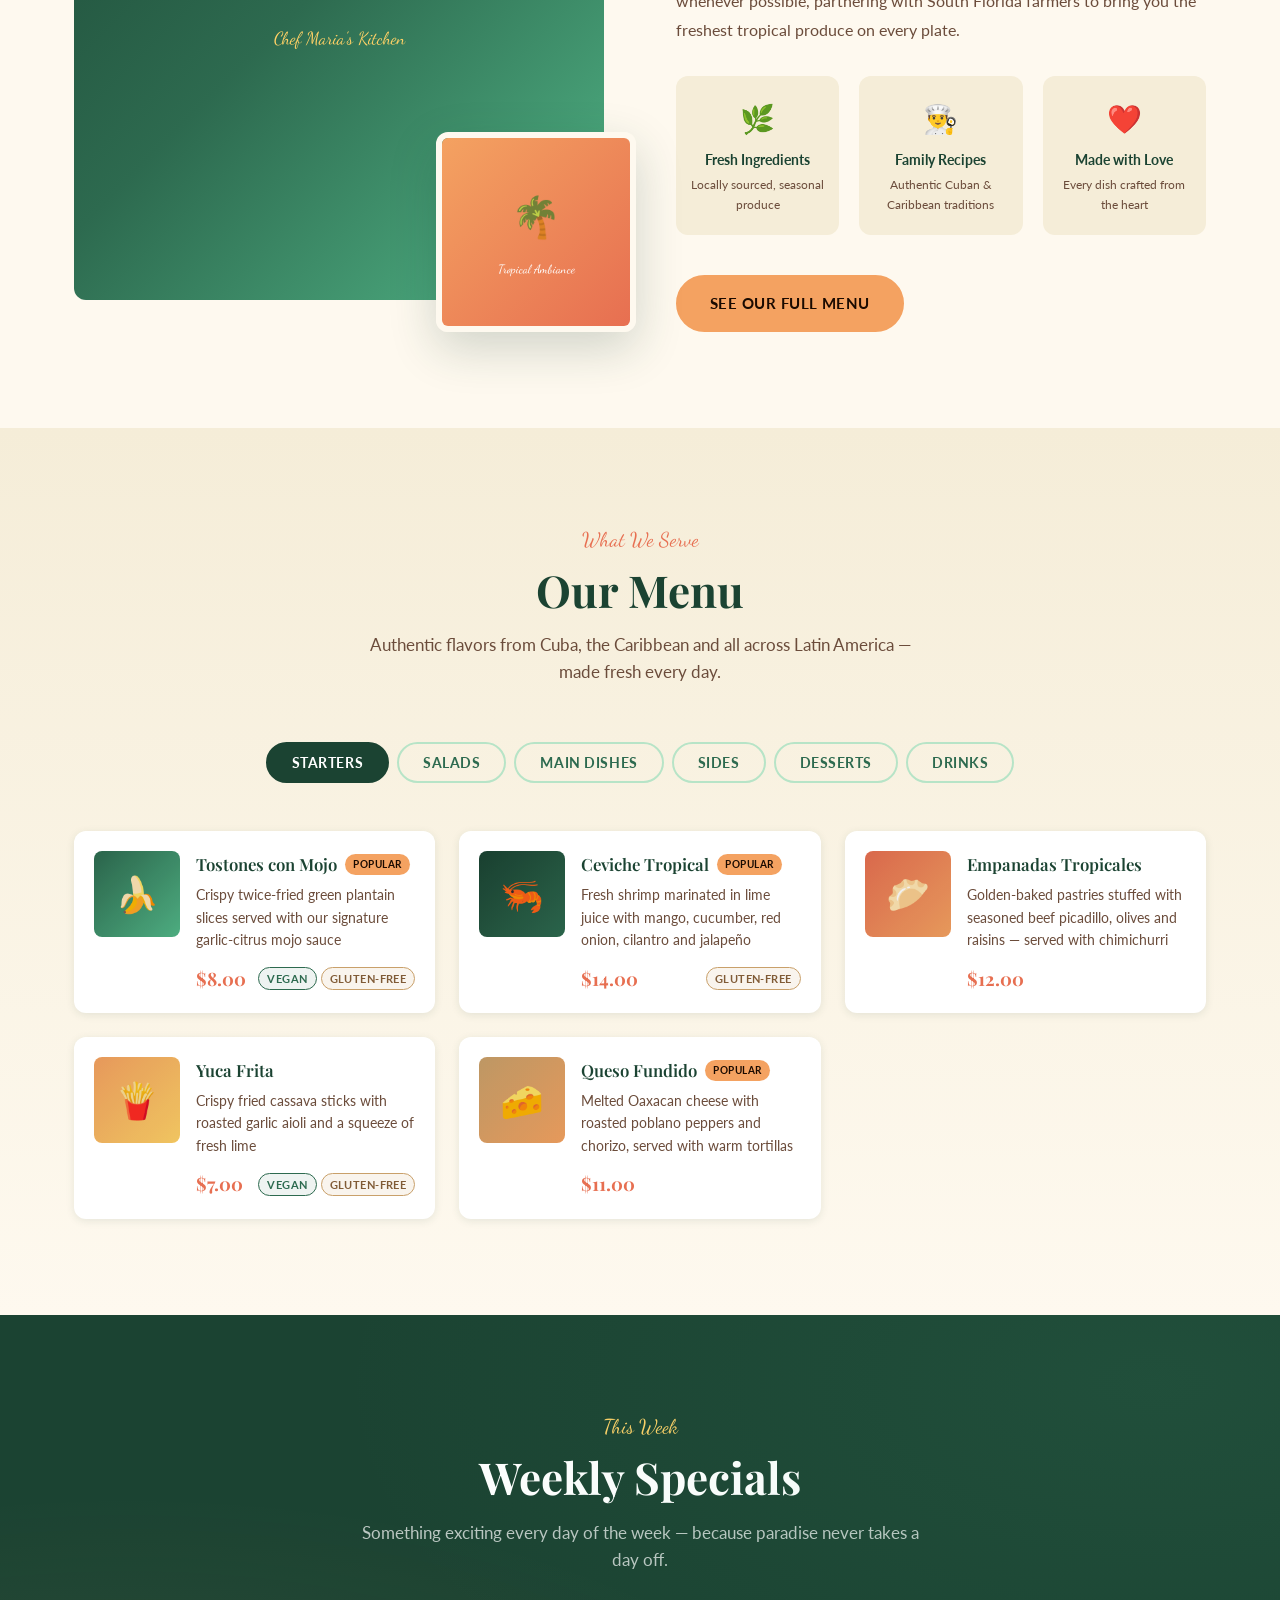
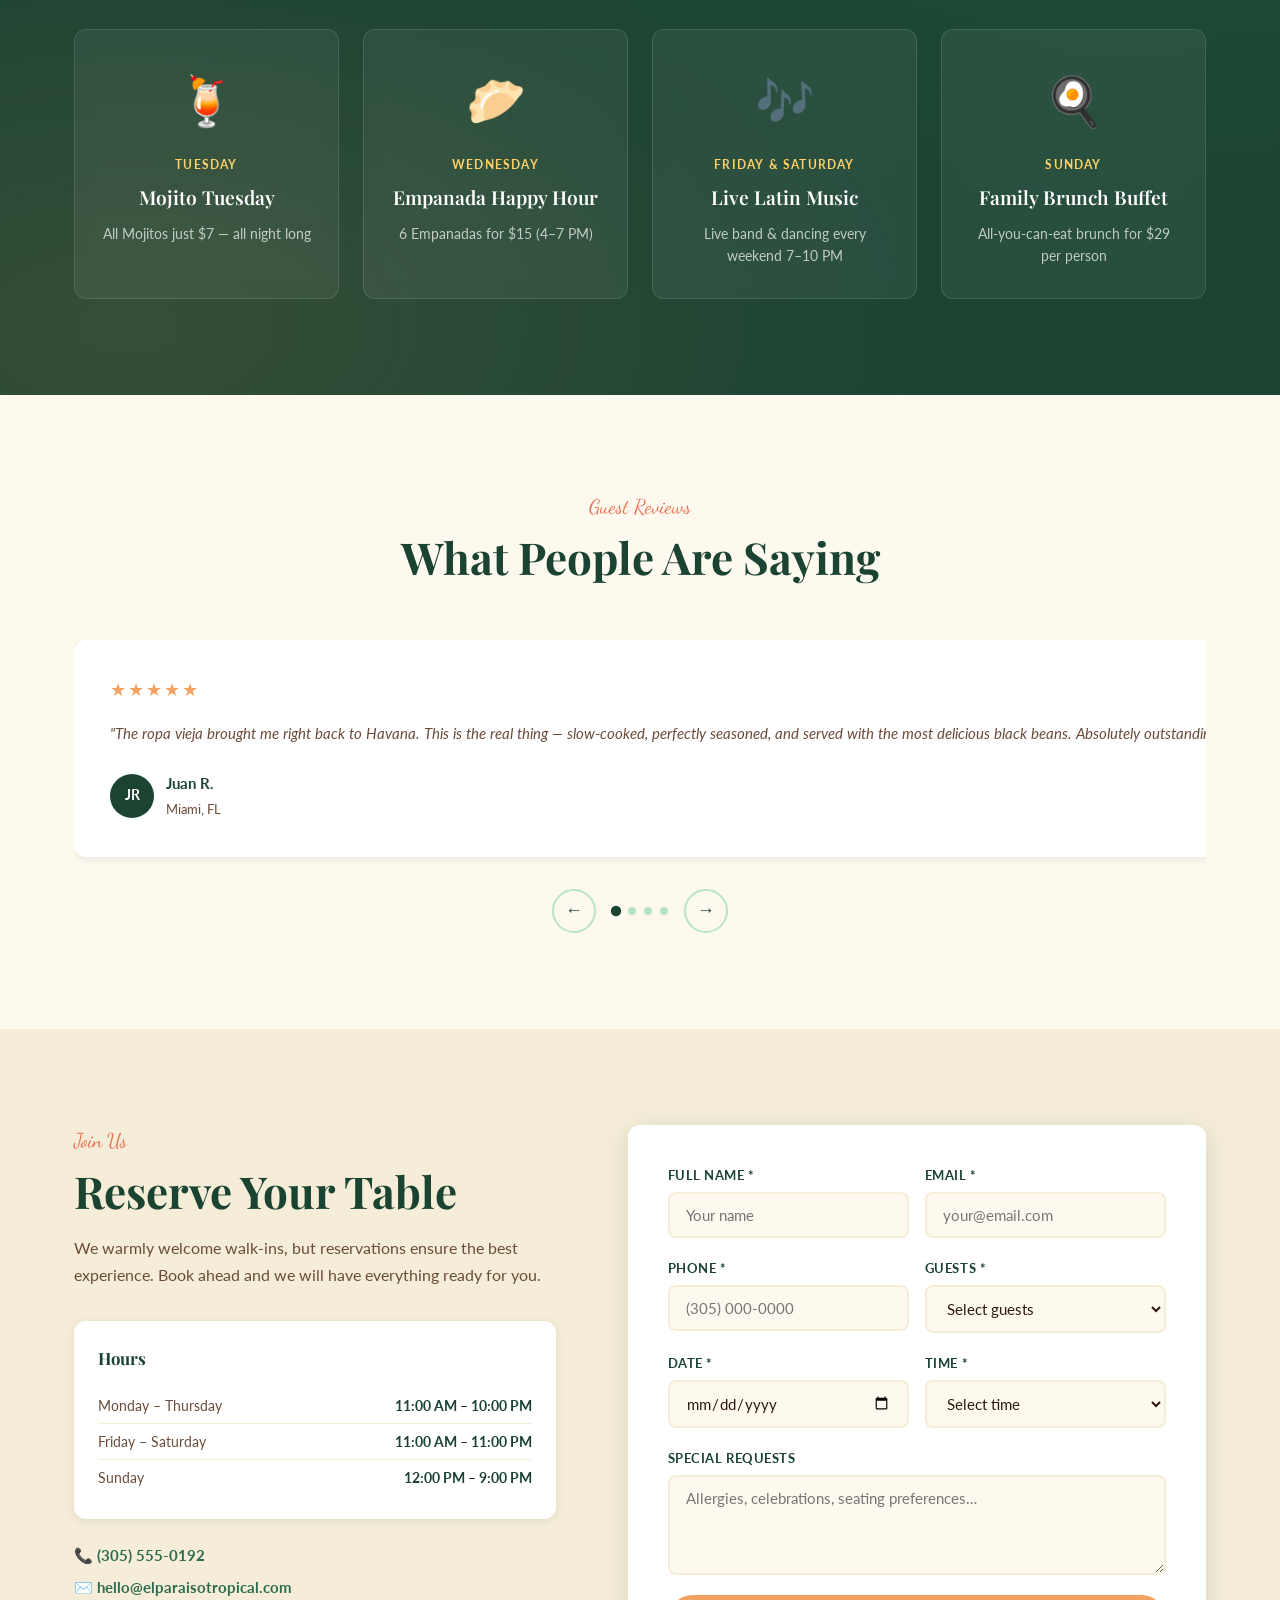
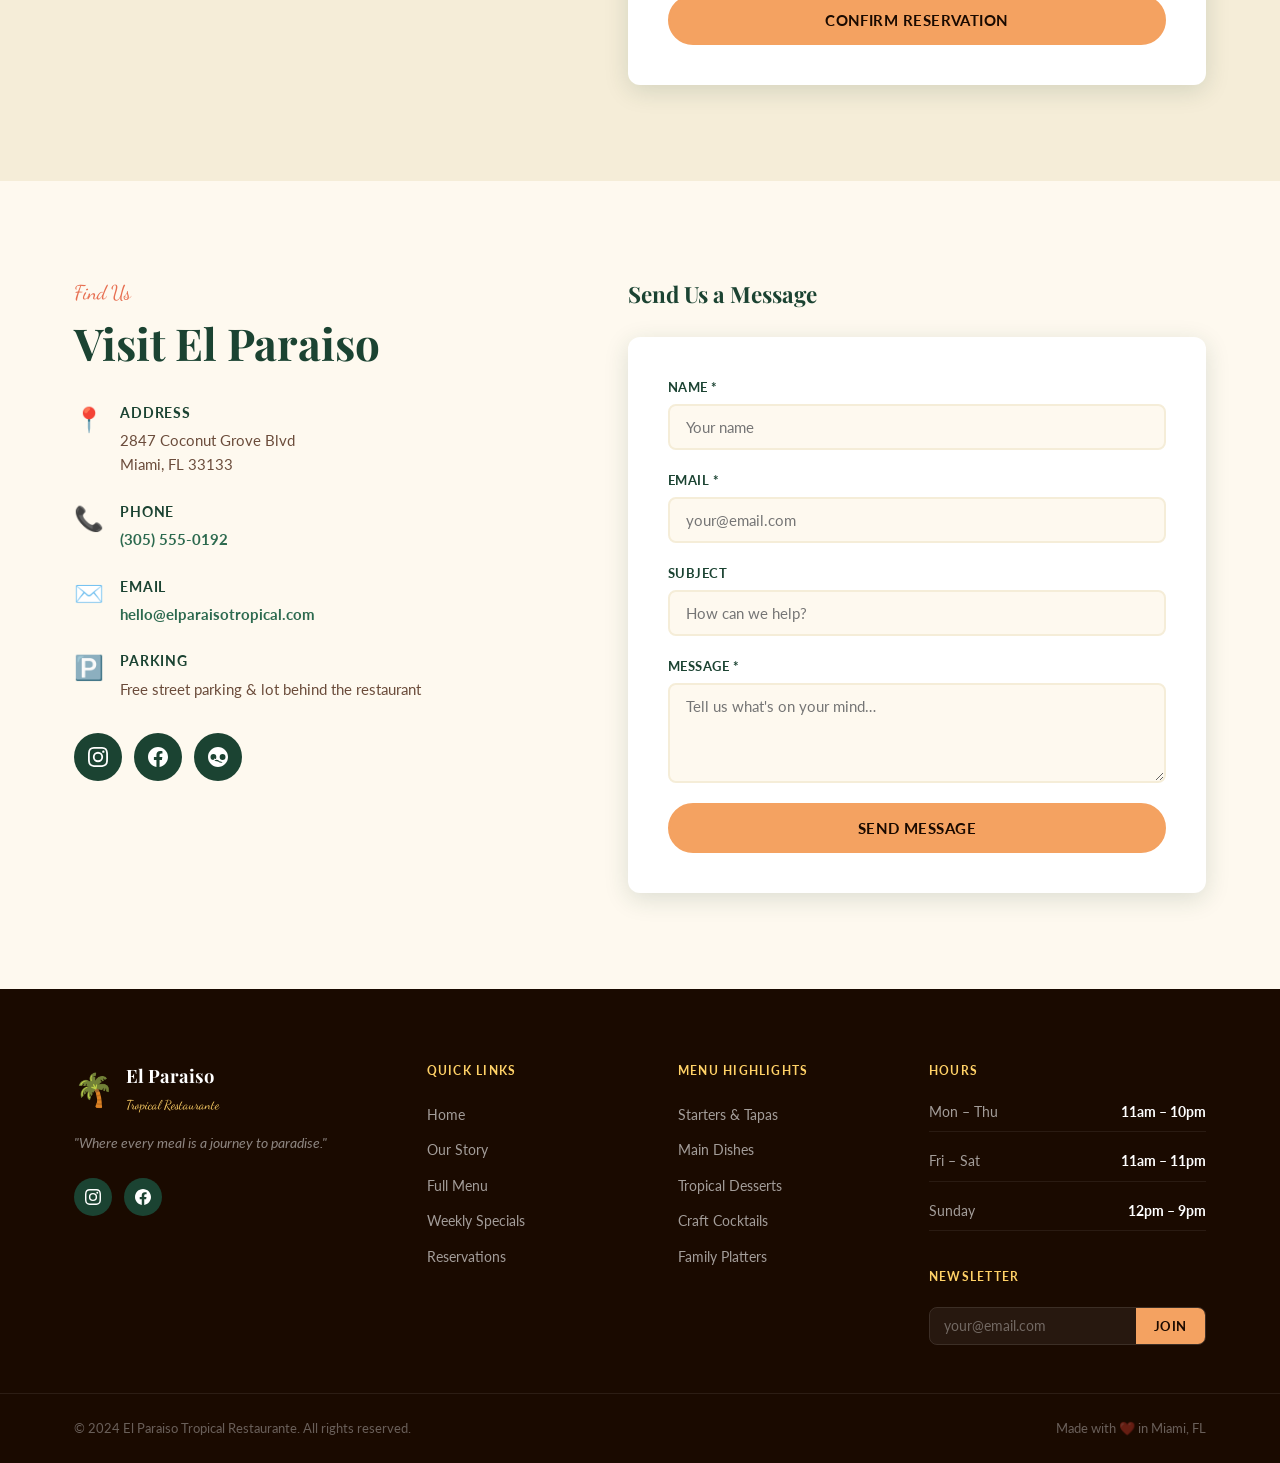
==== commit 673115bb: "Add dedicated menu page with sidebar, search and filters - menu.html: full-page menu with sticky cat" ====
--- a/index.html
+++ b/index.html
@@ -33,7 +33,7 @@
       <ul class="nav-links" id="navLinks">
         <li><a href="#home" class="nav-link">Home</a></li>
         <li><a href="#about" class="nav-link">About</a></li>
-        <li><a href="#menu" class="nav-link">Menu</a></li>
+        <li><a href="menu.html" class="nav-link">Menu</a></li>
         <li><a href="#specials" class="nav-link">Specials</a></li>
         <li><a href="#reservations" class="nav-link">Reservations</a></li>
         <li><a href="#contact" class="nav-link">Contact</a></li>
--- a/static/css/style.css
+++ b/static/css/style.css
@@ -718,7 +718,7 @@
 .menu-card {
   background: var(--white);
   border-radius: var(--radius);
-  padding: 24px;
+  padding: 20px;
   display: flex;
   gap: 16px;
   align-items: flex-start;
@@ -733,6 +733,28 @@
 }
 
 @keyframes cardFadeIn { from{opacity:0;transform:translateY(12px)} to{opacity:1;transform:none} }
+
+.menu-card-img {
+  width: 86px;
+  height: 86px;
+  flex-shrink: 0;
+  border-radius: var(--radius-sm);
+  display: flex;
+  align-items: center;
+  justify-content: center;
+  font-size: 2.2rem;
+  line-height: 1;
+  position: relative;
+  overflow: hidden;
+}
+
+.menu-card-img::after {
+  content: '';
+  position: absolute;
+  inset: 0;
+  background: rgba(0,0,0,0.06);
+  border-radius: var(--radius-sm);
+}
 
 .menu-card-body { flex: 1; min-width: 0; }
 
@@ -1379,3 +1401,374 @@
 
   .specials-grid { grid-template-columns: 1fr; }
 }
+
+/* =============================================
+   MENU PAGE — Dedicated styles
+   ============================================= */
+
+/* Banner */
+.mp-banner {
+  background: linear-gradient(135deg, #0d2b1f 0%, #1B4332 50%, #2D6A4F 100%);
+  padding: 120px 24px 64px;
+  text-align: center;
+  position: relative;
+  overflow: hidden;
+}
+
+.mp-banner::before {
+  content: '';
+  position: absolute;
+  inset: 0;
+  background:
+    radial-gradient(ellipse at 80% 20%, rgba(82,183,136,0.15) 0%, transparent 55%),
+    radial-gradient(ellipse at 20% 80%, rgba(244,162,97,0.10) 0%, transparent 55%);
+  pointer-events: none;
+}
+
+.mp-banner-label {
+  font-family: 'Dancing Script', cursive;
+  font-size: 1.3rem;
+  color: var(--gold);
+  display: block;
+  margin-bottom: 12px;
+  position: relative;
+}
+
+.mp-banner-title {
+  font-family: 'Playfair Display', serif;
+  font-size: clamp(2.5rem, 6vw, 4.5rem);
+  font-weight: 700;
+  color: var(--white);
+  line-height: 1.1;
+  margin-bottom: 16px;
+  position: relative;
+}
+
+.mp-banner-title em { color: var(--accent); font-style: italic; }
+
+.mp-banner-desc {
+  color: rgba(255,255,255,0.70);
+  font-size: 1.05rem;
+  max-width: 520px;
+  margin: 0 auto 32px;
+  position: relative;
+}
+
+.mp-banner-badges {
+  display: flex;
+  gap: 12px;
+  justify-content: center;
+  flex-wrap: wrap;
+  position: relative;
+}
+
+/* Layout: sidebar + content */
+.mp-layout {
+  display: grid;
+  grid-template-columns: 240px 1fr;
+  gap: 0;
+  max-width: 1200px;
+  margin: 0 auto;
+  padding: 48px 24px 80px;
+  align-items: start;
+}
+
+/* Sidebar */
+.mp-sidebar {
+  position: sticky;
+  top: 88px;
+  background: var(--white);
+  border-radius: var(--radius);
+  box-shadow: var(--shadow-sm);
+  overflow: hidden;
+  margin-right: 32px;
+}
+
+.mp-sidebar-header {
+  background: var(--green-deep);
+  padding: 16px 20px;
+  color: var(--white);
+  font-family: 'Playfair Display', serif;
+  font-size: 0.95rem;
+  font-weight: 600;
+  letter-spacing: 0.04em;
+}
+
+.mp-sidebar-nav { padding: 8px 0; }
+
+.mp-sidebar-link {
+  display: flex;
+  align-items: center;
+  gap: 10px;
+  padding: 12px 20px;
+  color: var(--text-light);
+  font-weight: 700;
+  font-size: 0.88rem;
+  letter-spacing: 0.04em;
+  text-transform: uppercase;
+  transition: all var(--transition);
+  border-left: 3px solid transparent;
+  text-decoration: none;
+}
+
+.mp-sidebar-link:hover {
+  color: var(--green-deep);
+  background: var(--cream);
+  border-left-color: var(--green-light);
+}
+
+.mp-sidebar-link.active {
+  color: var(--green-deep);
+  background: rgba(82,183,136,0.10);
+  border-left-color: var(--green-deep);
+}
+
+.mp-sidebar-link .sidebar-icon { font-size: 1.1rem; }
+
+/* Filters & Search */
+.mp-controls {
+  background: var(--cream-dark);
+  border-bottom: 1px solid rgba(27,67,50,0.08);
+  padding: 16px 0;
+  position: sticky;
+  top: 72px;
+  z-index: 90;
+}
+
+.mp-controls-inner {
+  max-width: 1200px;
+  margin: 0 auto;
+  padding: 0 24px;
+  display: flex;
+  align-items: center;
+  gap: 16px;
+  flex-wrap: wrap;
+}
+
+.mp-search-wrap {
+  position: relative;
+  flex: 1;
+  min-width: 200px;
+  max-width: 320px;
+}
+
+.mp-search-wrap svg {
+  position: absolute;
+  left: 12px;
+  top: 50%;
+  transform: translateY(-50%);
+  width: 16px;
+  height: 16px;
+  color: var(--text-light);
+  pointer-events: none;
+}
+
+#mpSearch {
+  width: 100%;
+  padding: 10px 12px 10px 36px;
+  border: 2px solid var(--cream-dark);
+  border-radius: 50px;
+  font-family: 'Lato', sans-serif;
+  font-size: 0.9rem;
+  background: var(--white);
+  color: var(--text);
+  outline: none;
+  transition: border-color var(--transition);
+}
+
+#mpSearch:focus { border-color: var(--green-light); }
+
+.mp-filters {
+  display: flex;
+  gap: 8px;
+  flex-wrap: wrap;
+}
+
+.mp-filter-btn {
+  padding: 8px 18px;
+  border-radius: 50px;
+  border: 2px solid var(--green-pale);
+  background: transparent;
+  color: var(--green-mid);
+  font-family: 'Lato', sans-serif;
+  font-weight: 700;
+  font-size: 0.8rem;
+  letter-spacing: 0.04em;
+  text-transform: uppercase;
+  cursor: pointer;
+  transition: all var(--transition);
+}
+
+.mp-filter-btn:hover { border-color: var(--green-light); background: rgba(82,183,136,0.08); }
+
+.mp-filter-btn.active {
+  background: var(--green-deep);
+  border-color: var(--green-deep);
+  color: var(--white);
+}
+
+/* Content area */
+.mp-content { min-width: 0; }
+
+.mp-category-section {
+  margin-bottom: 64px;
+}
+
+.mp-category-header {
+  display: flex;
+  align-items: center;
+  gap: 12px;
+  margin-bottom: 28px;
+  padding-bottom: 16px;
+  border-bottom: 2px solid var(--cream-dark);
+}
+
+.mp-cat-icon { font-size: 1.75rem; }
+
+.mp-cat-title {
+  font-family: 'Playfair Display', serif;
+  font-size: 1.75rem;
+  font-weight: 700;
+  color: var(--green-deep);
+  flex: 1;
+}
+
+.mp-cat-count {
+  font-size: 0.8rem;
+  font-weight: 700;
+  color: var(--text-light);
+  background: var(--cream-dark);
+  padding: 4px 12px;
+  border-radius: 50px;
+  text-transform: uppercase;
+  letter-spacing: 0.05em;
+}
+
+/* Item cards */
+.mp-items-grid {
+  display: grid;
+  grid-template-columns: repeat(auto-fill, minmax(300px, 1fr));
+  gap: 16px;
+}
+
+.mp-item-card {
+  background: var(--white);
+  border-radius: var(--radius);
+  padding: 18px;
+  display: flex;
+  gap: 16px;
+  align-items: flex-start;
+  box-shadow: var(--shadow-sm);
+  transition: transform var(--transition), box-shadow var(--transition);
+  animation: cardFadeIn 0.4s ease both;
+}
+
+.mp-item-card:hover {
+  transform: translateY(-3px);
+  box-shadow: var(--shadow-md);
+}
+
+.mp-item-img {
+  width: 80px;
+  height: 80px;
+  flex-shrink: 0;
+  border-radius: var(--radius-sm);
+  display: flex;
+  align-items: center;
+  justify-content: center;
+  font-size: 2rem;
+  line-height: 1;
+  position: relative;
+  overflow: hidden;
+}
+
+.mp-item-img::after {
+  content: '';
+  position: absolute;
+  inset: 0;
+  background: rgba(0,0,0,0.05);
+}
+
+.mp-item-body { flex: 1; min-width: 0; }
+
+.mp-item-top {
+  display: flex;
+  align-items: center;
+  gap: 8px;
+  margin-bottom: 6px;
+  flex-wrap: wrap;
+}
+
+.mp-item-name {
+  font-family: 'Playfair Display', serif;
+  font-size: 1rem;
+  font-weight: 600;
+  color: var(--green-deep);
+}
+
+.mp-item-desc {
+  font-size: 0.85rem;
+  color: var(--text-light);
+  line-height: 1.55;
+  margin-bottom: 10px;
+}
+
+.mp-item-footer {
+  display: flex;
+  align-items: center;
+  justify-content: space-between;
+  gap: 8px;
+  flex-wrap: wrap;
+}
+
+.mp-item-price {
+  font-family: 'Playfair Display', serif;
+  font-size: 1.1rem;
+  font-weight: 700;
+  color: var(--accent-dark);
+}
+
+.mp-empty {
+  text-align: center;
+  padding: 80px 24px;
+  color: var(--text-light);
+  font-size: 1.05rem;
+}
+
+.mp-empty p { margin-bottom: 24px; font-size: 1.2rem; }
+
+/* Reservations CTA strip */
+.mp-cta-strip {
+  background: var(--accent);
+  padding: 40px 24px;
+  text-align: center;
+}
+
+.mp-cta-strip h2 {
+  font-family: 'Playfair Display', serif;
+  font-size: 1.75rem;
+  color: var(--dark);
+  margin-bottom: 8px;
+}
+
+.mp-cta-strip p {
+  color: rgba(28,16,0,0.75);
+  margin-bottom: 24px;
+  font-size: 1rem;
+}
+
+/* Responsive */
+@media (max-width: 900px) {
+  .mp-layout {
+    grid-template-columns: 1fr;
+    padding-top: 24px;
+  }
+  .mp-sidebar { display: none; }
+}
+
+@media (max-width: 600px) {
+  .mp-controls-inner { flex-direction: column; align-items: stretch; }
+  .mp-search-wrap { max-width: 100%; }
+  .mp-items-grid { grid-template-columns: 1fr; }
+  .mp-banner { padding: 100px 16px 48px; }
+}
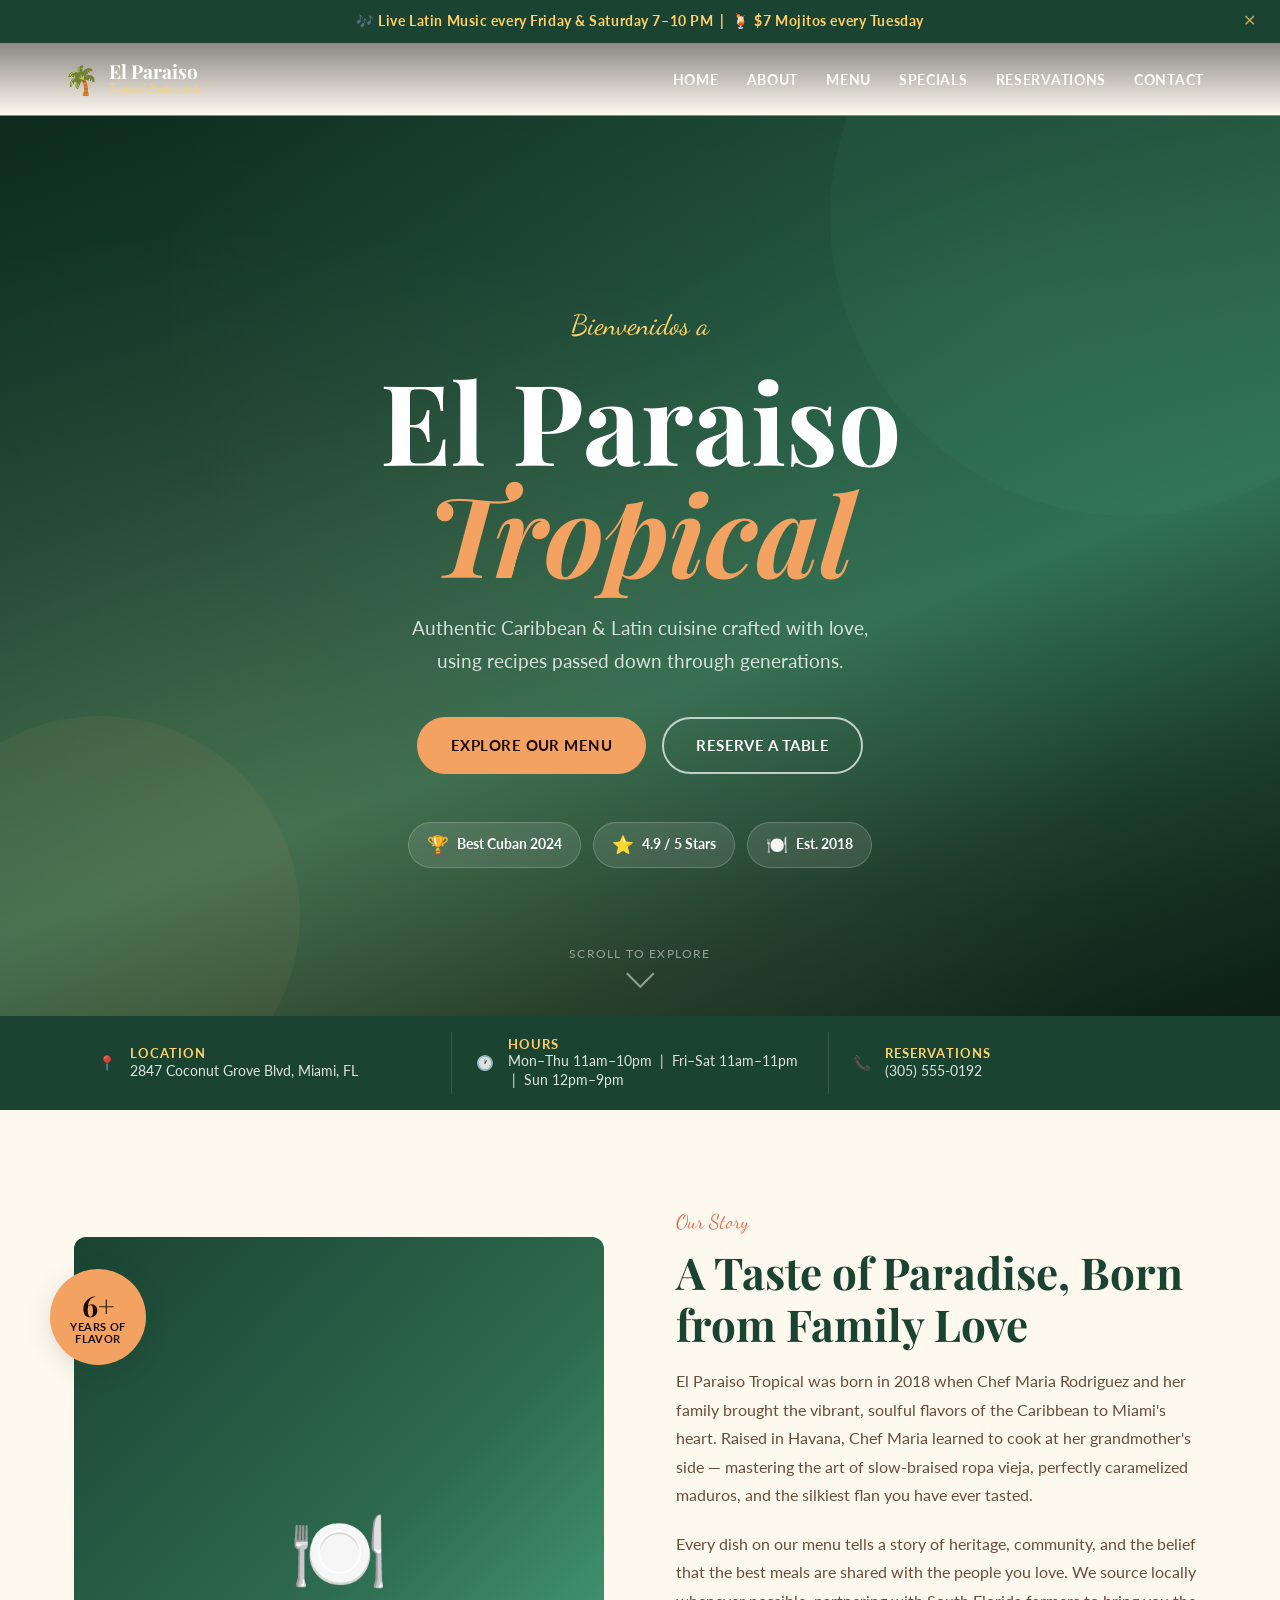
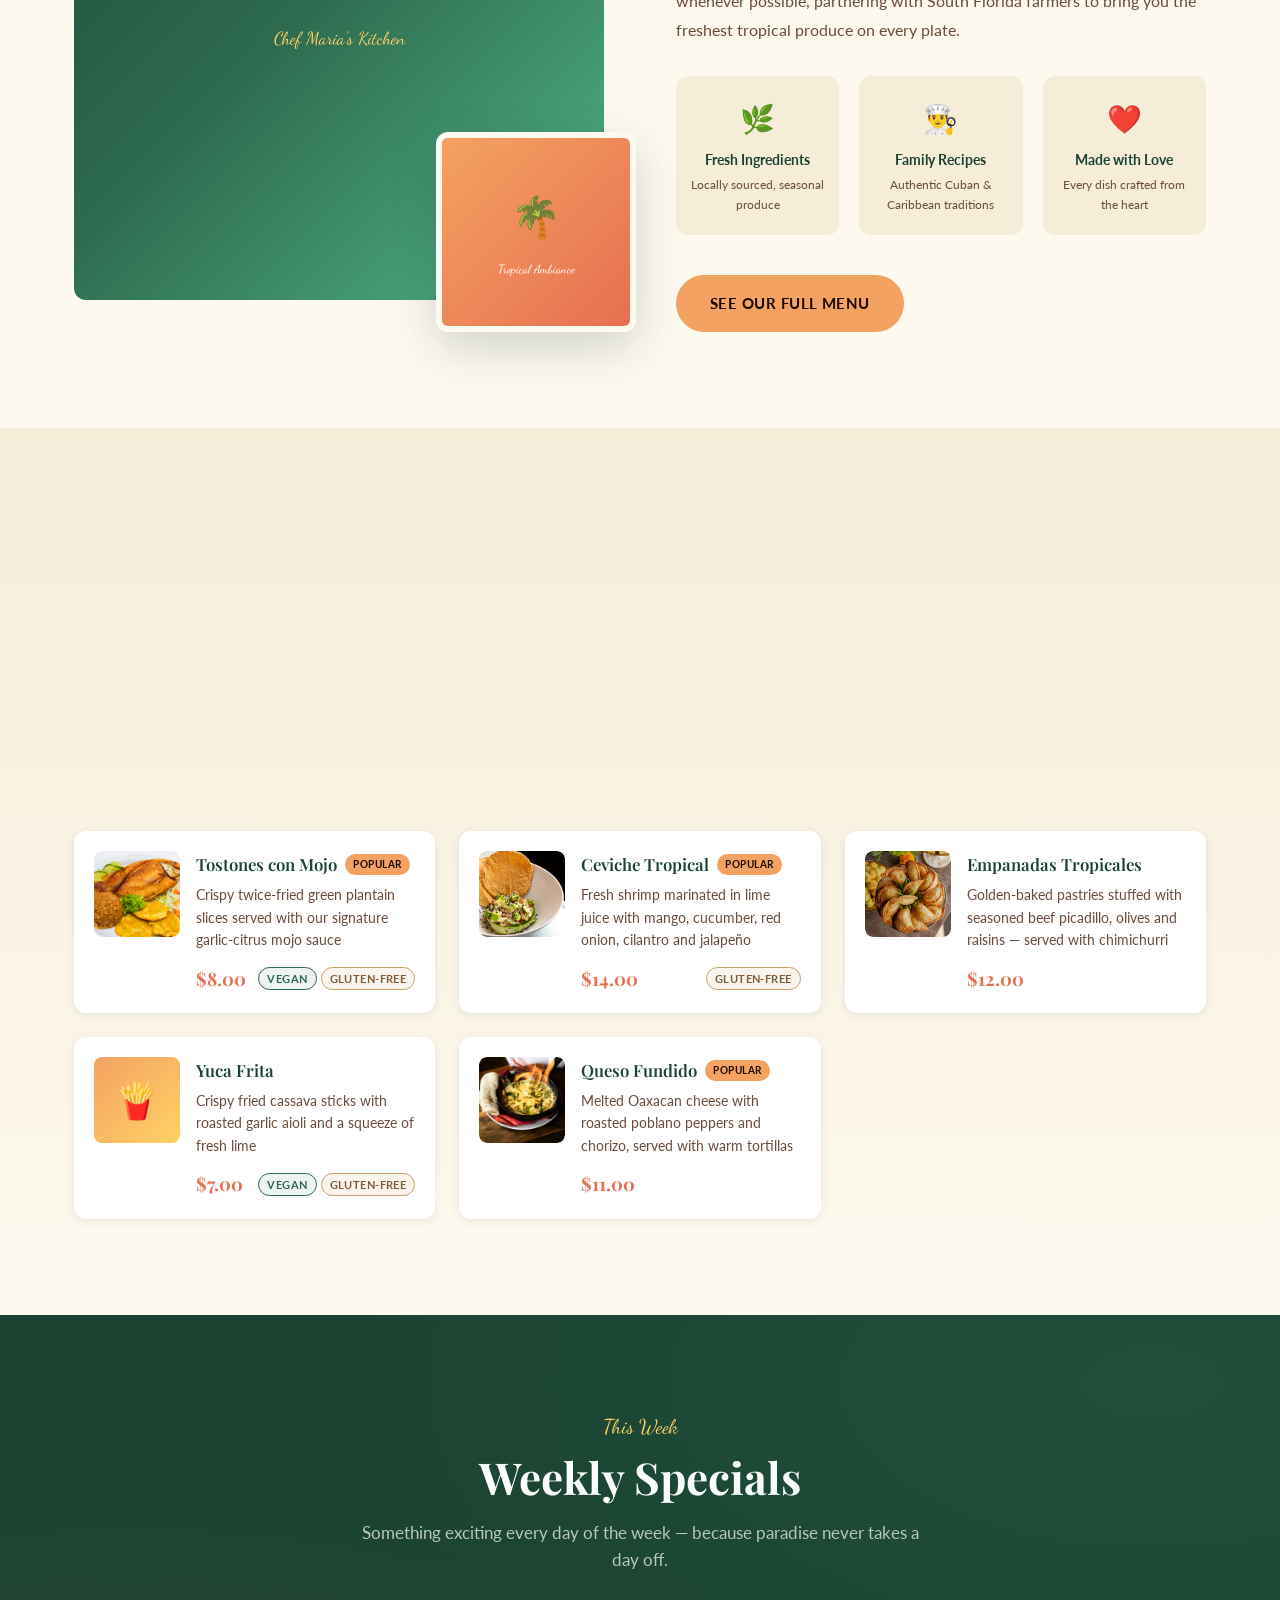
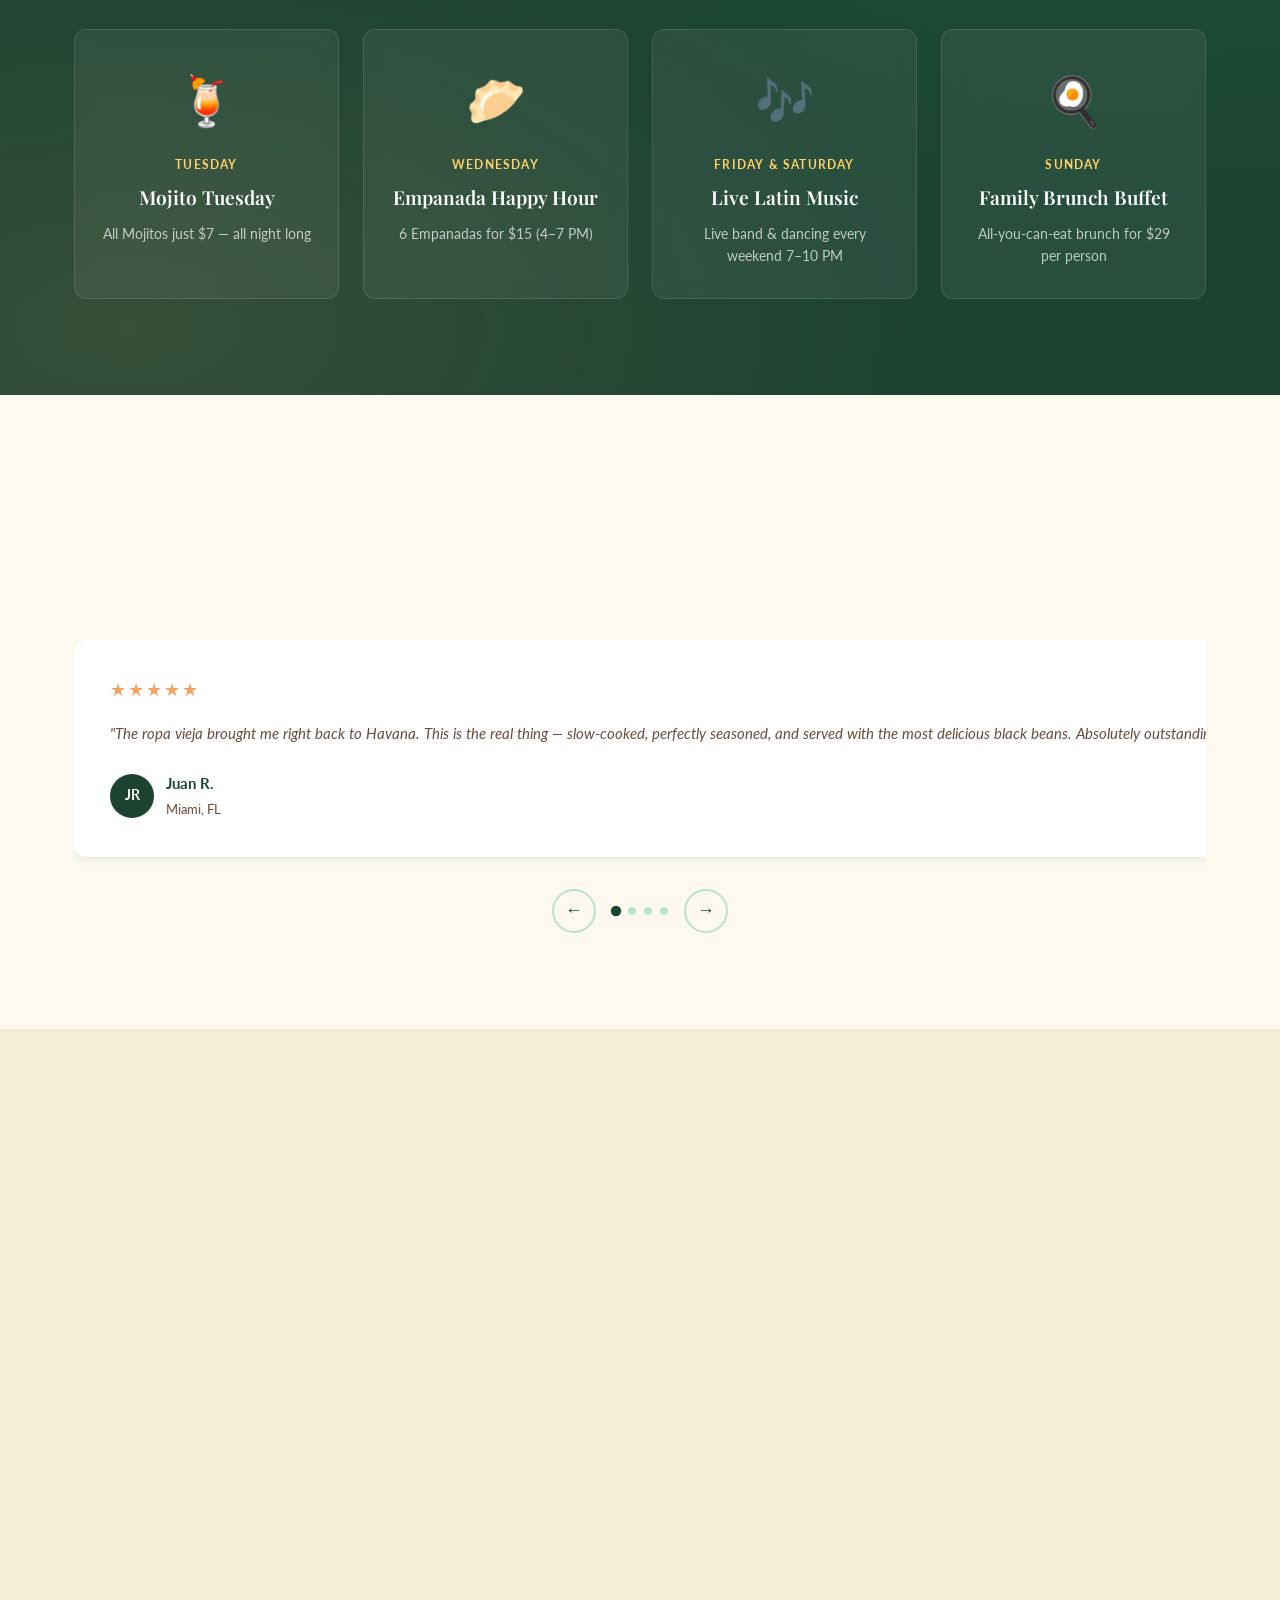
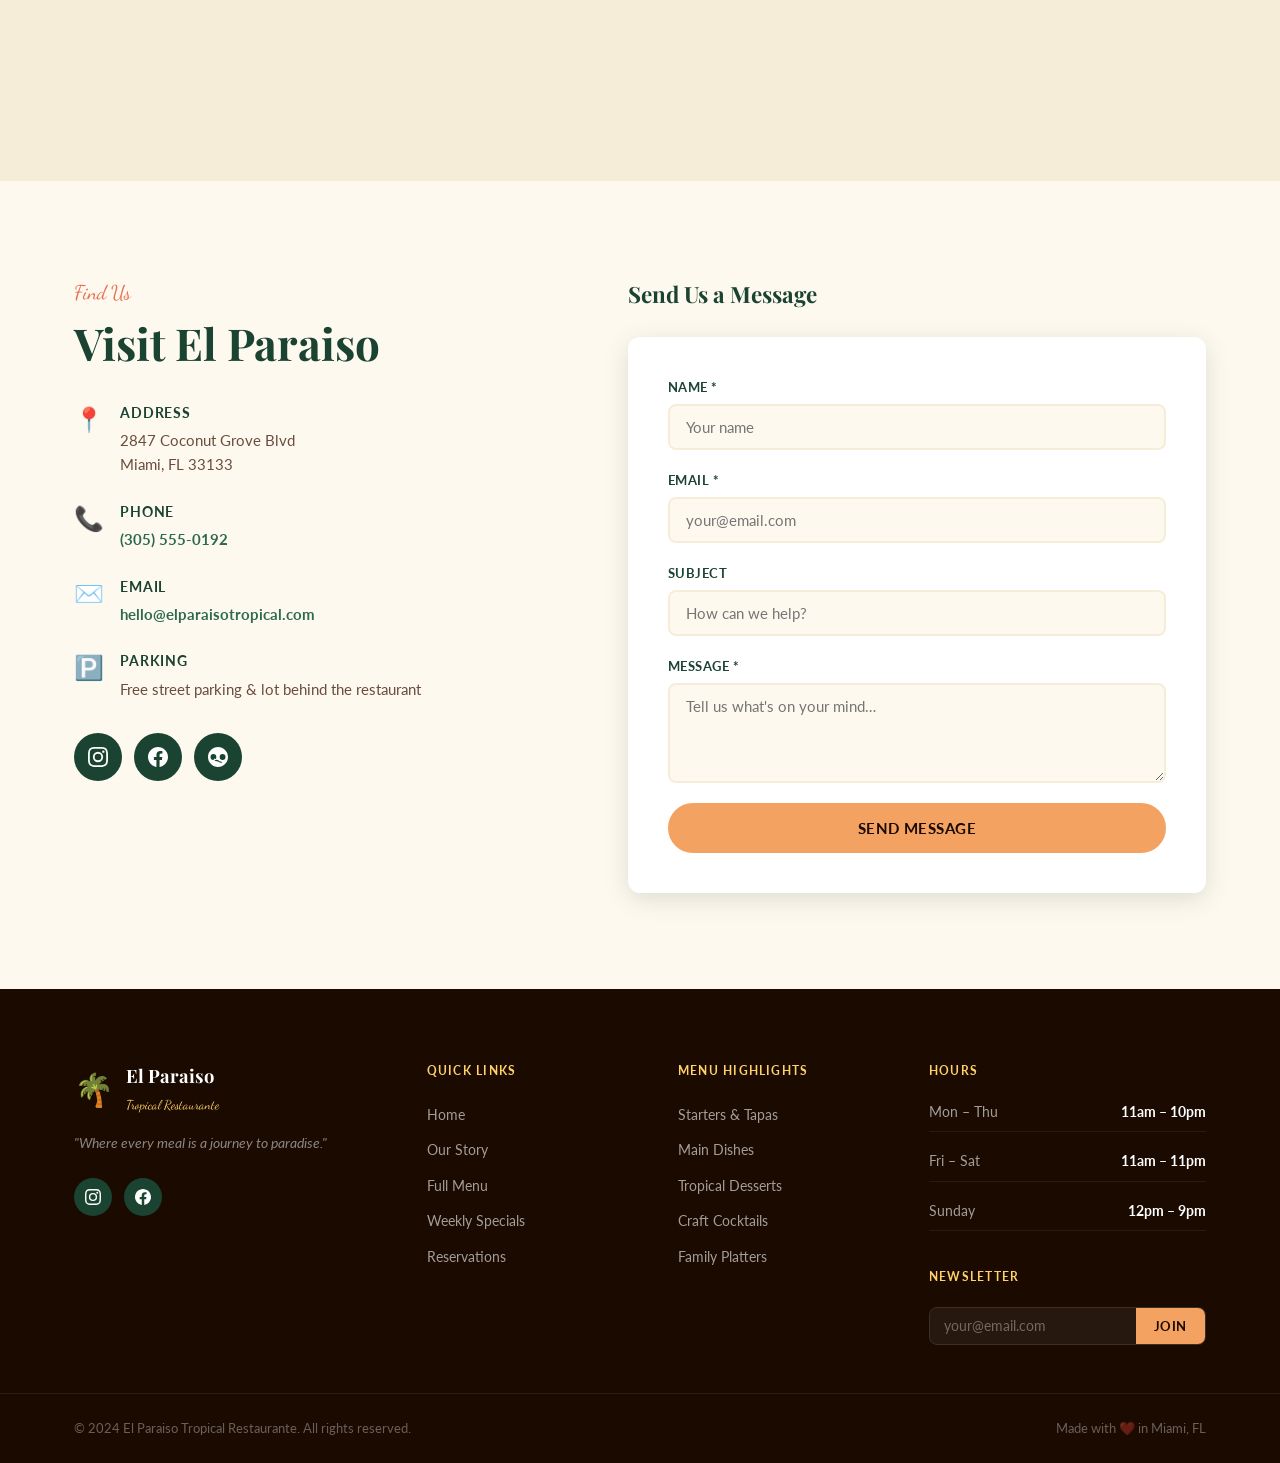
==== commit 7efed2fe: "Remove Reserve a Table button from navbar" ====
--- a/index.html
+++ b/index.html
@@ -38,7 +38,6 @@
         <li><a href="#reservations" class="nav-link">Reservations</a></li>
         <li><a href="#contact" class="nav-link">Contact</a></li>
       </ul>
-      <a href="#reservations" class="btn btn-nav">Reserve a Table</a>
     </div>
   </nav>
 
--- a/static/css/style.css
+++ b/static/css/style.css
@@ -748,13 +748,16 @@
   overflow: hidden;
 }
 
-.menu-card-img::after {
-  content: '';
-  position: absolute;
-  inset: 0;
-  background: rgba(0,0,0,0.06);
+.menu-card-img img {
+  width: 100%;
+  height: 100%;
+  object-fit: cover;
   border-radius: var(--radius-sm);
-}
+  display: block;
+  transition: transform 0.4s ease;
+}
+
+.menu-card:hover .menu-card-img img { transform: scale(1.08); }
 
 .menu-card-body { flex: 1; min-width: 0; }
 
@@ -1353,53 +1356,184 @@
 /* =============================================
    RESPONSIVE
    ============================================= */
+
+/* Prevent horizontal scroll globally */
+body { overflow-x: hidden; }
+
+/* ── Tablets landscape (1024px) ── */
 @media (max-width: 1024px) {
-  .footer-grid { grid-template-columns: 1fr 1fr; gap: 36px; }
-  .about-grid  { gap: 48px; }
+  .about-grid        { gap: 48px; }
   .reservations-grid { gap: 48px; }
-  .contact-grid { gap: 48px; }
-}
-
+  .contact-grid      { gap: 48px; }
+  .footer-grid       { grid-template-columns: 1fr 1fr; gap: 36px; }
+  .menu-grid         { grid-template-columns: repeat(auto-fill, minmax(280px, 1fr)); }
+}
+
+/* ── Tablets portrait / large phones (768px) ── */
 @media (max-width: 768px) {
-  .section-pad { padding: 64px 0; }
-
-  .nav-links { display: none; flex-direction: column; position: absolute; top: 100%; left: 0; right: 0; background: rgba(27,67,50,0.98); padding: 16px 24px 24px; gap: 4px; }
+  .section-pad { padding: 56px 0; }
+  .container   { padding: 0 20px; }
+
+  /* Announcement bar */
+  .announcement-bar { font-size: 0.78rem; padding: 9px 40px 9px 16px; }
+
+  /* ── Navbar ── */
+  .navbar { position: fixed; top: 0; width: 100%; }
+  .nav-container { height: 64px; padding: 0 20px; }
+
+  .nav-links {
+    display: none;
+    flex-direction: column;
+    position: absolute;
+    top: 100%; left: 0; right: 0;
+    background: rgba(20, 54, 37, 0.98);
+    backdrop-filter: blur(16px);
+    padding: 4px 0 16px;
+    gap: 0;
+    border-top: 1px solid rgba(255,255,255,0.08);
+    box-shadow: 0 12px 32px rgba(0,0,0,0.35);
+    z-index: 999;
+  }
   .nav-links.open { display: flex; }
+  .nav-link {
+    padding: 14px 24px;
+    border-radius: 0;
+    font-size: 0.9rem;
+    border-bottom: 1px solid rgba(255,255,255,0.06);
+  }
+  .nav-link::after { display: none; }
   .nav-toggle { display: flex; }
-  .btn-nav { display: none; }
-
-  .about-grid { grid-template-columns: 1fr; gap: 80px; }
-  .about-image-col { order: -1; max-width: 420px; margin: 0 auto; }
-  .about-img-accent { right: 0; }
-
-  .about-pillars { grid-template-columns: 1fr 1fr; }
-
-  .form-row { grid-template-columns: 1fr; }
-
-  .reservations-grid { grid-template-columns: 1fr; }
-  .contact-grid { grid-template-columns: 1fr; }
-
-  .footer-grid { grid-template-columns: 1fr 1fr; }
-
-  .info-strip-inner { flex-direction: column; }
-  .info-divider { display: none; }
-  .info-item { padding: 12px 16px; }
-
-  .testimonial-card { min-width: calc(100vw - 48px); }
-}
-
-@media (max-width: 480px) {
-  .hero-actions { flex-direction: column; align-items: center; }
-  .hero-badges  { gap: 8px; }
-  .badge { font-size: 0.78rem; padding: 6px 14px; }
-
-  .about-pillars { grid-template-columns: 1fr; }
-
-  .footer-grid { grid-template-columns: 1fr; }
-
-  .res-form, .contact-form { padding: 24px 20px; }
-
+  .btn-nav    { display: none; }
+
+  /* Hamburger → X animation */
+  .nav-toggle.open span:nth-child(1) { transform: translateY(7px) rotate(45deg); }
+  .nav-toggle.open span:nth-child(2) { opacity: 0; transform: scaleX(0); }
+  .nav-toggle.open span:nth-child(3) { transform: translateY(-7px) rotate(-45deg); }
+
+  /* Push page content below fixed navbar */
+  .announcement-bar + nav + .hero,
+  .hero { padding-top: 0; }
+  body  { padding-top: 0; }
+
+  /* ── Hero ── */
+  .hero-content  { padding: 120px 20px 72px; }
+  .hero-subtitle br { display: none; }
+
+  /* ── Info strip ── */
+  .info-strip-inner { flex-direction: column; padding: 4px 0; }
+  .info-divider     { display: none; }
+  .info-item        { padding: 10px 20px; }
+  .info-icon        { font-size: 1.3rem; }
+
+  /* ── About ── */
+  .about-grid         { grid-template-columns: 1fr; gap: 60px; }
+  .about-image-col    { order: -1; max-width: 420px; margin: 0 auto; }
+  .about-img-accent   { right: 0; }
+  .about-years-badge  { left: 0; }
+  .about-pillars      { grid-template-columns: 1fr 1fr; gap: 12px; }
+
+  /* ── Menu ── */
+  .menu-tab  { padding: 8px 16px; font-size: 0.8rem; }
+  .menu-grid { grid-template-columns: 1fr; gap: 14px; }
+  .menu-card { padding: 14px; gap: 12px; }
+  .menu-card-img { width: 72px; height: 72px; }
+
+  /* ── Specials ── */
+  .specials-grid { grid-template-columns: 1fr 1fr; gap: 16px; }
+
+  /* ── Testimonials ── */
+  .testimonial-card { min-width: calc(100vw - 40px); padding: 28px 22px; }
+
+  /* ── Reservations ── */
+  .reservations-grid { grid-template-columns: 1fr; gap: 36px; }
+  .res-form  { padding: 28px 20px; }
+  .form-row  { grid-template-columns: 1fr; }
+
+  /* ── Contact ── */
+  .contact-grid  { grid-template-columns: 1fr; gap: 36px; }
+  .contact-form  { padding: 28px 20px; }
+
+  /* ── Footer ── */
+  .footer-grid { grid-template-columns: 1fr 1fr; gap: 32px; }
+  .footer-top  { padding: 48px 0 32px; }
+}
+
+/* ── Phones (600px) ── */
+@media (max-width: 600px) {
+  .section-pad { padding: 48px 0; }
+  .container   { padding: 0 16px; }
+
+  /* Hero */
+  .hero-content   { padding: 100px 16px 64px; }
+  .hero-actions   { flex-direction: column; align-items: stretch; gap: 12px; }
+  .hero-actions .btn { width: 100%; text-align: center; }
+  .hero-badges    { gap: 8px; flex-wrap: wrap; justify-content: center; }
+  .badge          { font-size: 0.76rem; padding: 6px 12px; }
+  .hero-scroll-hint { display: none; }
+
+  /* Section titles */
+  .section-title { font-size: 1.75rem; }
+
+  /* About */
+  .about-pillars     { grid-template-columns: 1fr; }
+  .about-img-accent  { width: 150px; height: 150px; bottom: -20px; }
+  .about-years-badge { width: 76px; height: 76px; }
+  .years-num         { font-size: 1.4rem; }
+
+  /* Menu tabs — horizontal scroll on phone */
+  .menu-tabs {
+    justify-content: flex-start;
+    flex-wrap: nowrap;
+    overflow-x: auto;
+    padding-bottom: 6px;
+    scrollbar-width: none;
+    -webkit-overflow-scrolling: touch;
+  }
+  .menu-tabs::-webkit-scrollbar { display: none; }
+  .menu-tab { flex-shrink: 0; }
+
+  /* Menu card */
+  .menu-card-img { width: 76px; height: 76px; }
+  .menu-card-desc { font-size: 0.84rem; }
+  .menu-card-name { font-size: 0.95rem; }
+
+  /* Specials */
   .specials-grid { grid-template-columns: 1fr; }
+  .special-card  { padding: 24px 20px; }
+
+  /* Testimonials */
+  .testimonial-card { min-width: calc(100vw - 32px); padding: 24px 18px; }
+
+  /* Forms */
+  .res-form, .contact-form { padding: 22px 16px; }
+
+  /* Footer */
+  .footer-grid { grid-template-columns: 1fr; gap: 28px; }
+  .footer-bottom .container { flex-direction: column; text-align: center; gap: 4px; }
+  .newsletter-form { flex-direction: column; border-radius: var(--radius-sm); }
+  .newsletter-form input  { border-radius: var(--radius-sm) var(--radius-sm) 0 0; padding: 12px 14px; }
+  .newsletter-form button { border-radius: 0 0 var(--radius-sm) var(--radius-sm); padding: 12px; }
+}
+
+/* ── Small phones (400px) ── */
+@media (max-width: 400px) {
+  html { font-size: 14px; }
+
+  .logo-main { font-size: 1rem; }
+  .logo-sub  { font-size: 0.66rem; }
+
+  .hero-title   { font-size: 2.8rem; }
+  .hero-tagline { font-size: 1.05rem; }
+
+  .announcement-bar { font-size: 0.72rem; }
+
+  .menu-card-img { width: 64px; height: 64px; }
+  .menu-card     { padding: 12px; gap: 10px; }
+
+  .res-hours td  { font-size: 0.82rem; }
+  .info-item span { font-size: 0.8rem; }
+
+  .testi-btn { width: 36px; height: 36px; font-size: 0.9rem; }
 }
 
 /* =============================================
@@ -1682,12 +1816,16 @@
   overflow: hidden;
 }
 
-.mp-item-img::after {
-  content: '';
-  position: absolute;
-  inset: 0;
-  background: rgba(0,0,0,0.05);
-}
+.mp-item-img img {
+  width: 100%;
+  height: 100%;
+  object-fit: cover;
+  border-radius: var(--radius-sm);
+  display: block;
+  transition: transform 0.4s ease;
+}
+
+.mp-item-card:hover .mp-item-img img { transform: scale(1.08); }
 
 .mp-item-body { flex: 1; min-width: 0; }
 
@@ -1757,18 +1895,41 @@
   font-size: 1rem;
 }
 
-/* Responsive */
+/* Menu page responsive */
 @media (max-width: 900px) {
-  .mp-layout {
-    grid-template-columns: 1fr;
-    padding-top: 24px;
-  }
+  .mp-layout  { grid-template-columns: 1fr; padding-top: 20px; }
   .mp-sidebar { display: none; }
+  .mp-items-grid { grid-template-columns: repeat(auto-fill, minmax(260px, 1fr)); }
+}
+
+@media (max-width: 768px) {
+  .mp-banner { padding: 108px 20px 48px; }
+  .mp-controls { top: 64px; }
+  .mp-layout { padding: 24px 20px 64px; }
+  .mp-controls-inner { gap: 10px; }
+  .mp-filter-btn { padding: 8px 14px; font-size: 0.78rem; }
 }
 
 @media (max-width: 600px) {
-  .mp-controls-inner { flex-direction: column; align-items: stretch; }
+  .mp-banner { padding: 96px 16px 40px; }
+  .mp-controls-inner { flex-direction: column; align-items: stretch; gap: 10px; }
   .mp-search-wrap { max-width: 100%; }
+  .mp-filters { gap: 6px; flex-wrap: wrap; }
+  .mp-filter-btn { font-size: 0.75rem; padding: 7px 12px; }
   .mp-items-grid { grid-template-columns: 1fr; }
-  .mp-banner { padding: 100px 16px 48px; }
-}
+  .mp-layout { padding: 20px 16px 56px; }
+  .mp-category-header { gap: 8px; margin-bottom: 18px; }
+  .mp-cat-title { font-size: 1.4rem; }
+  .mp-item-card { padding: 14px; gap: 12px; }
+  .mp-item-img  { width: 72px; height: 72px; }
+  .mp-banner-badges { gap: 8px; }
+  .mp-cta-strip { padding: 32px 16px; }
+  .mp-cta-strip h2 { font-size: 1.4rem; }
+}
+
+@media (max-width: 400px) {
+  .mp-item-img  { width: 64px; height: 64px; }
+  .mp-item-name { font-size: 0.9rem; }
+  .mp-item-desc { font-size: 0.82rem; }
+  .mp-banner-title { font-size: 2.2rem; }
+}
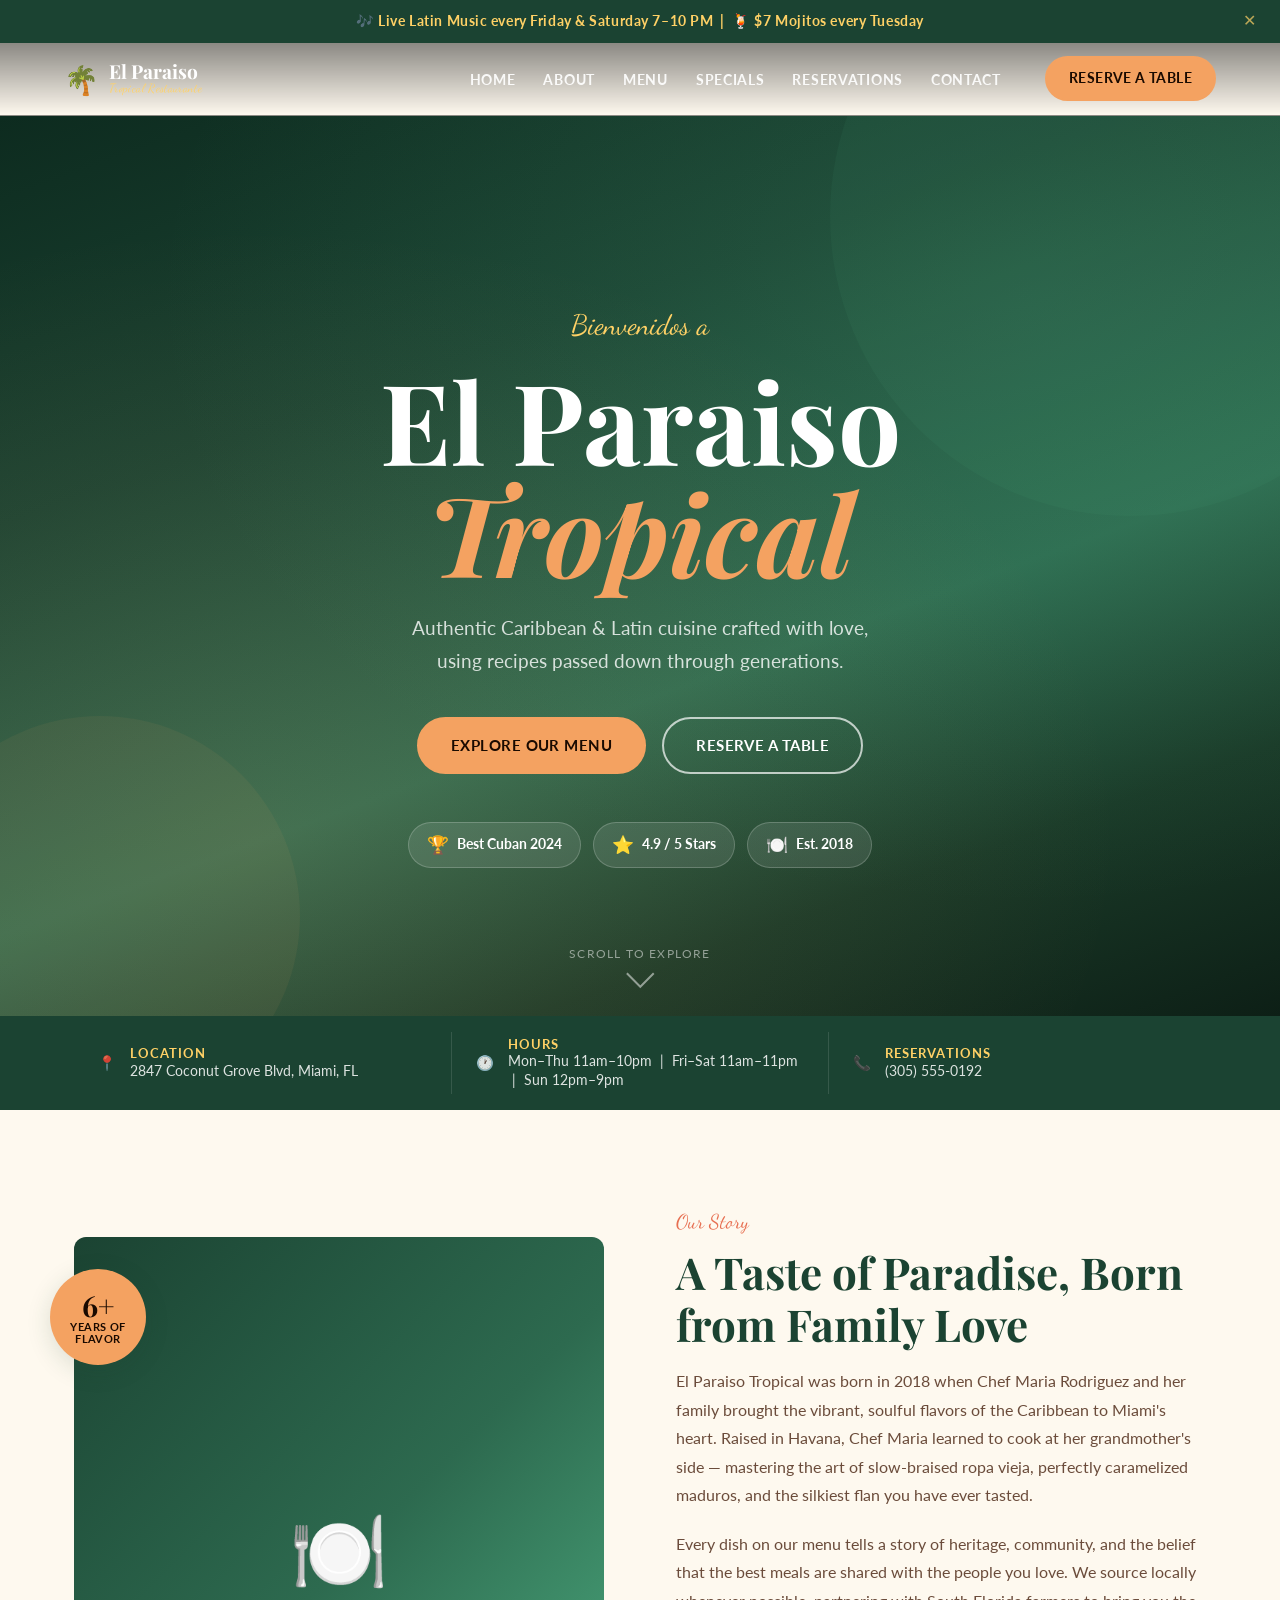
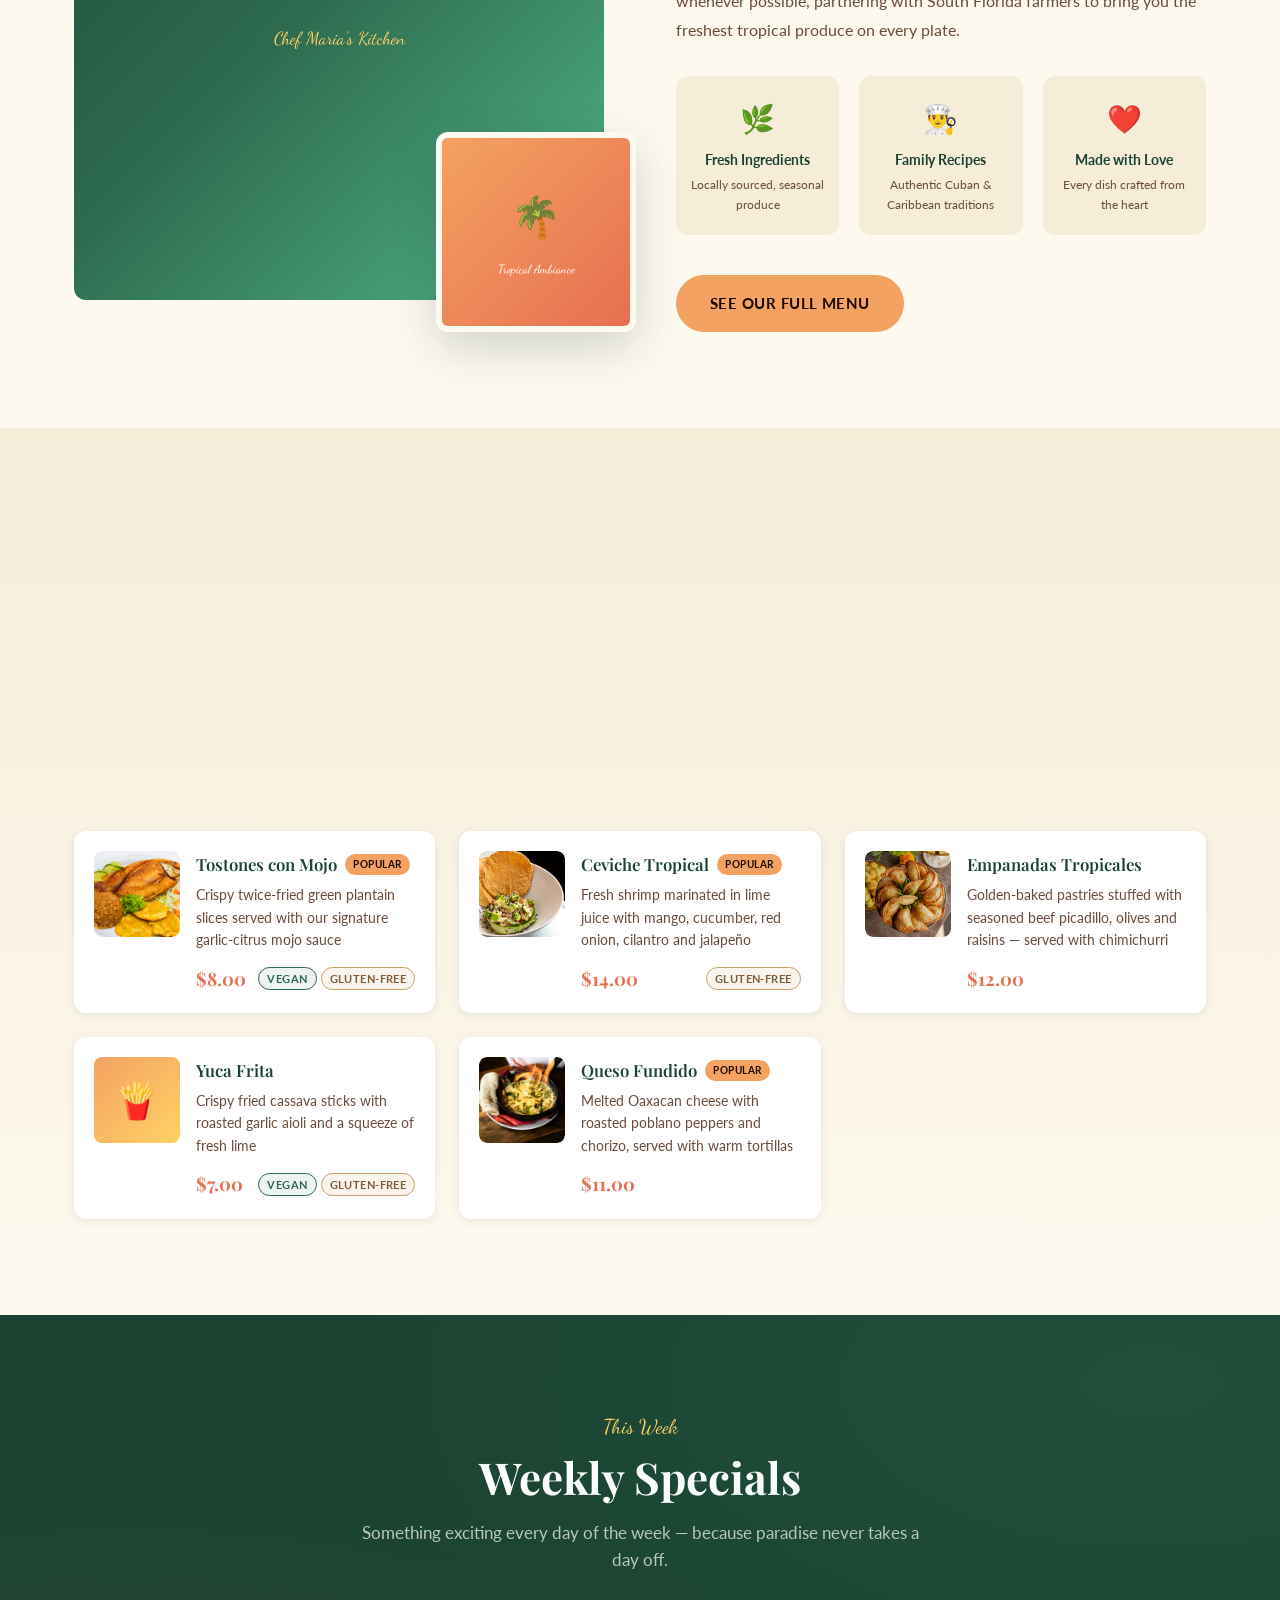
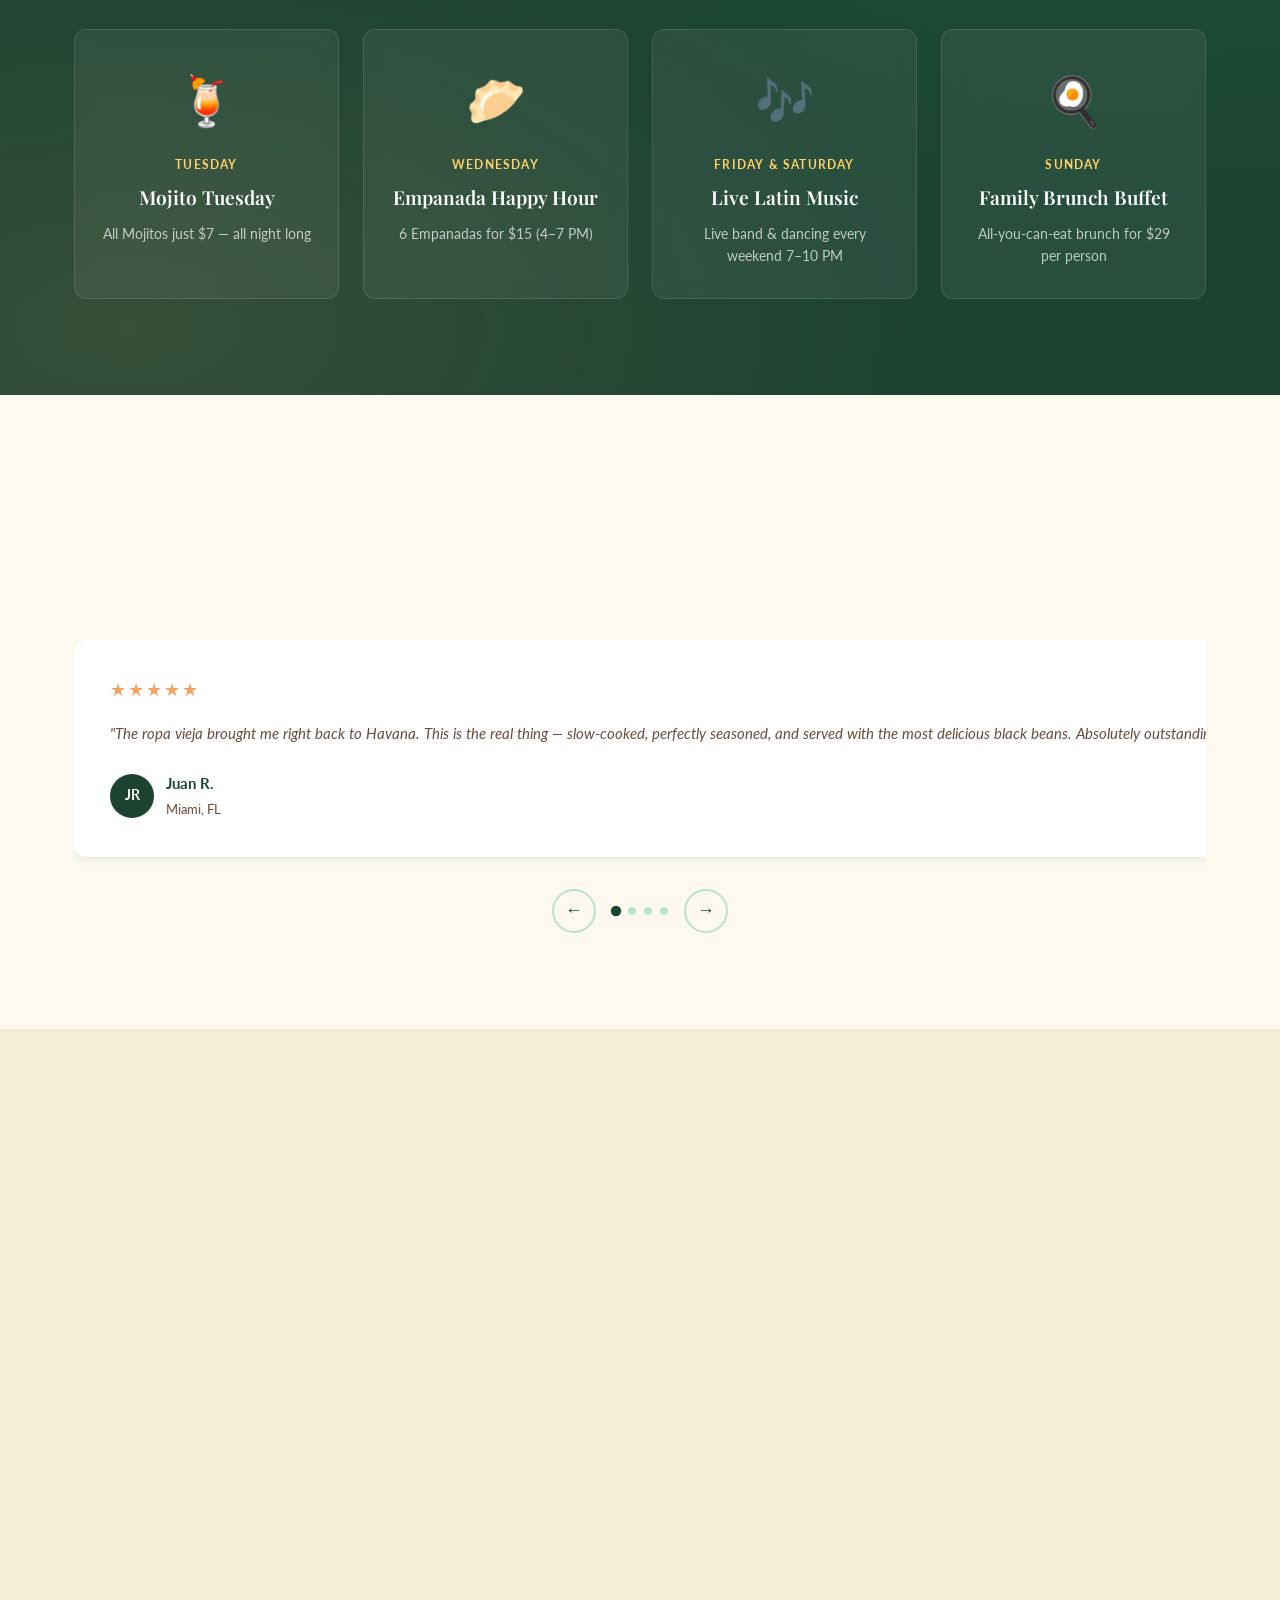
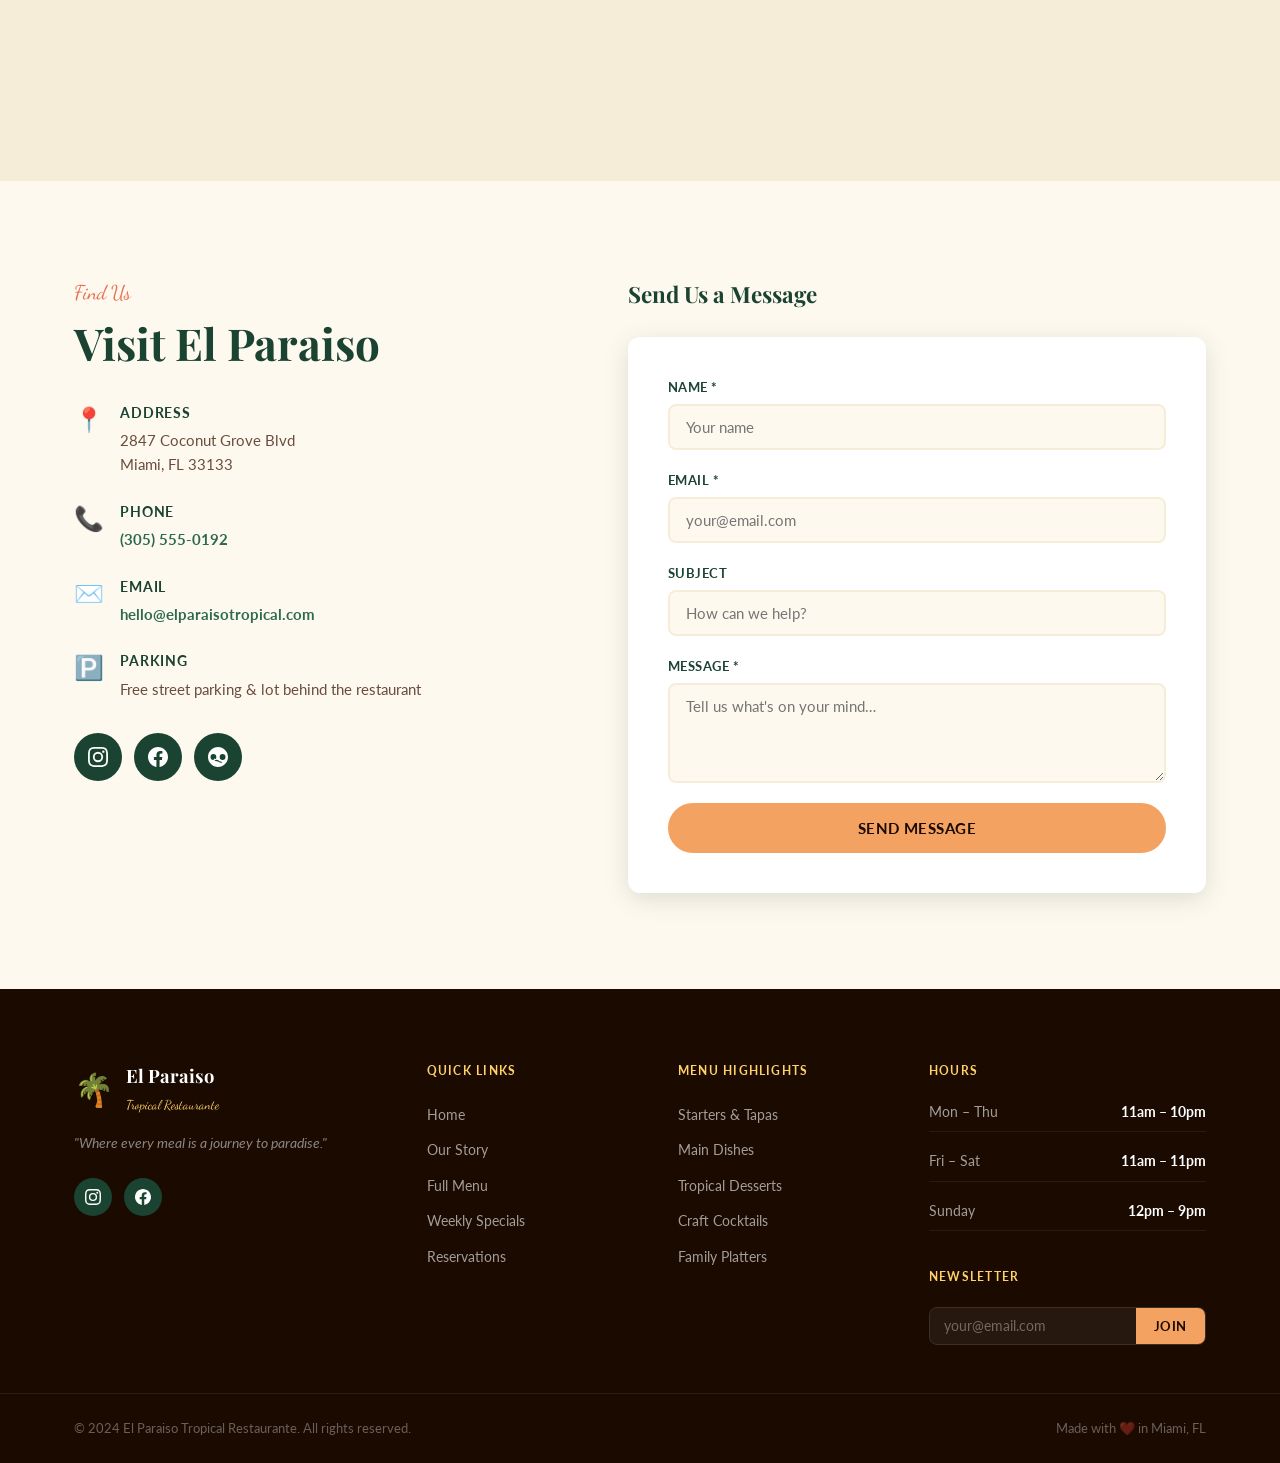
==== commit 1bb50cfc: "Restore Reserve a Table button in navbar" ====
--- a/index.html
+++ b/index.html
@@ -38,6 +38,7 @@
         <li><a href="#reservations" class="nav-link">Reservations</a></li>
         <li><a href="#contact" class="nav-link">Contact</a></li>
       </ul>
+      <a href="#reservations" class="btn btn-nav">Reserve a Table</a>
     </div>
   </nav>
 
